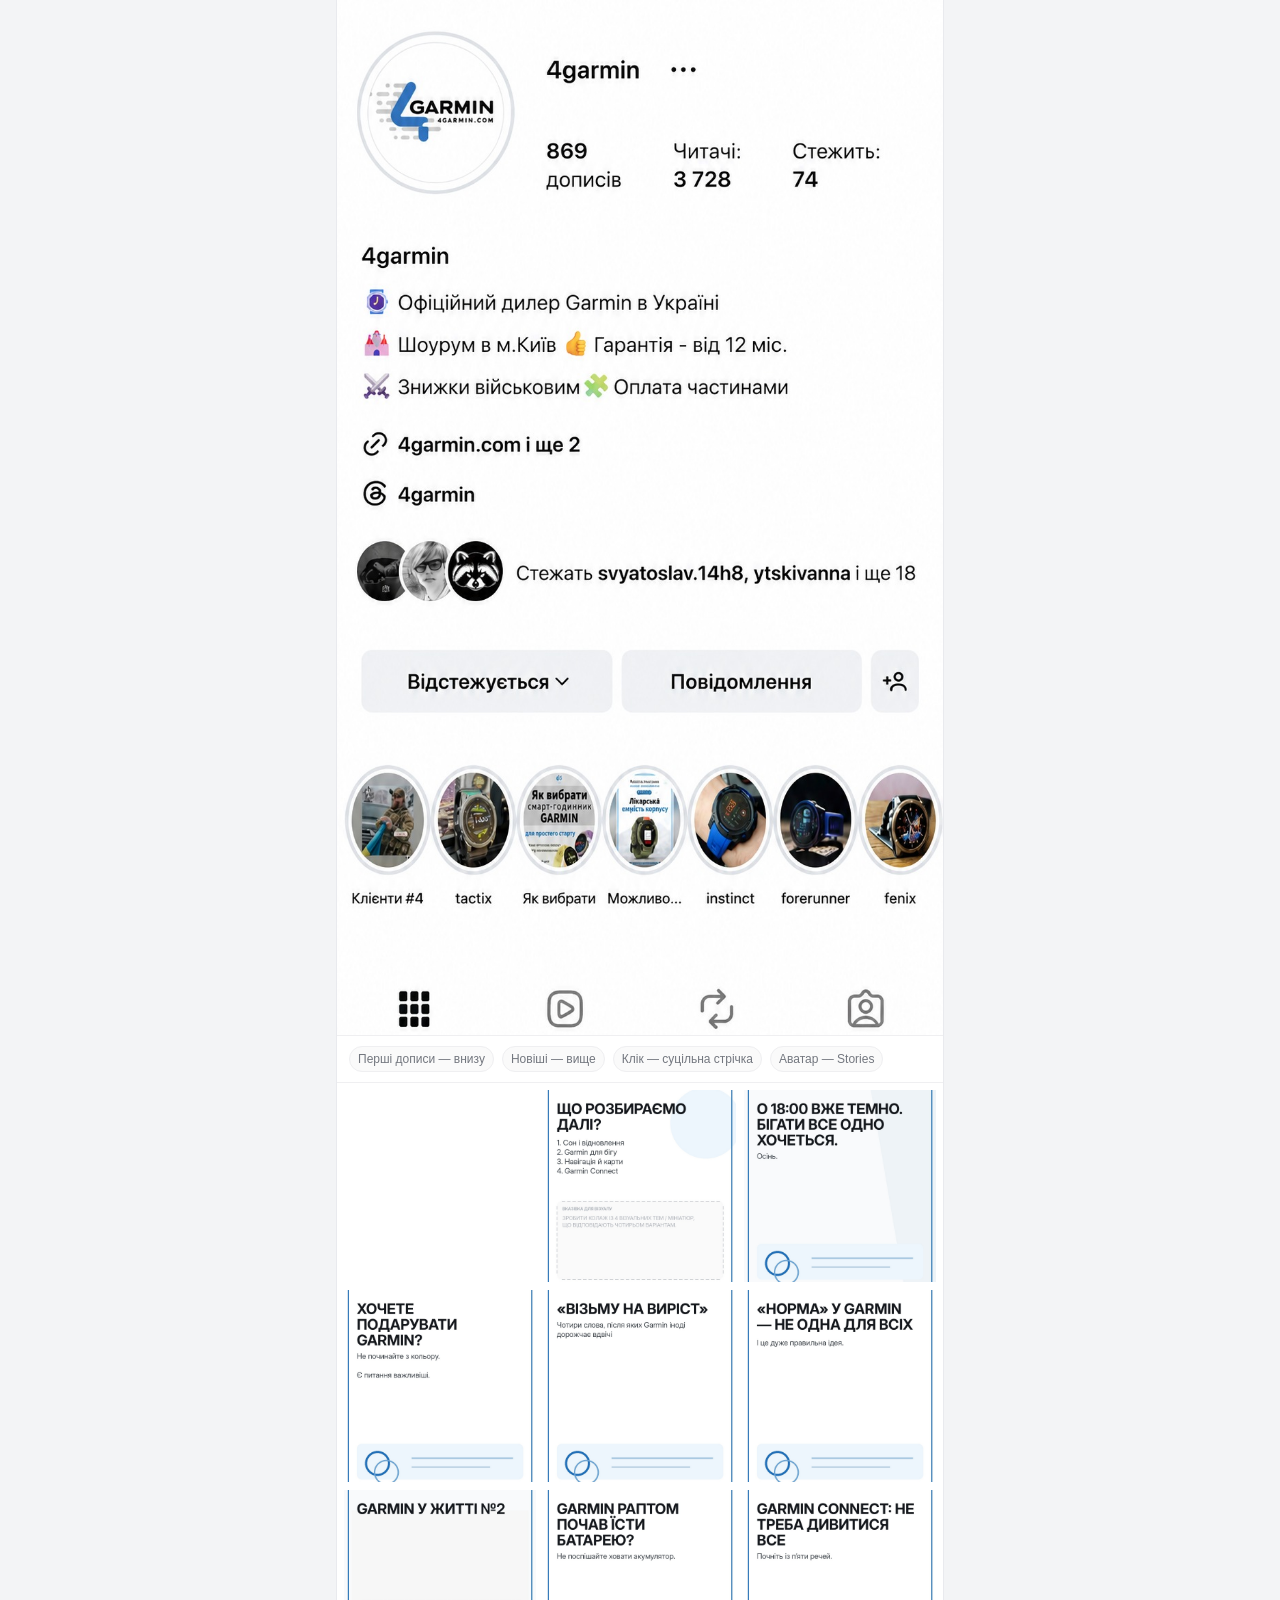
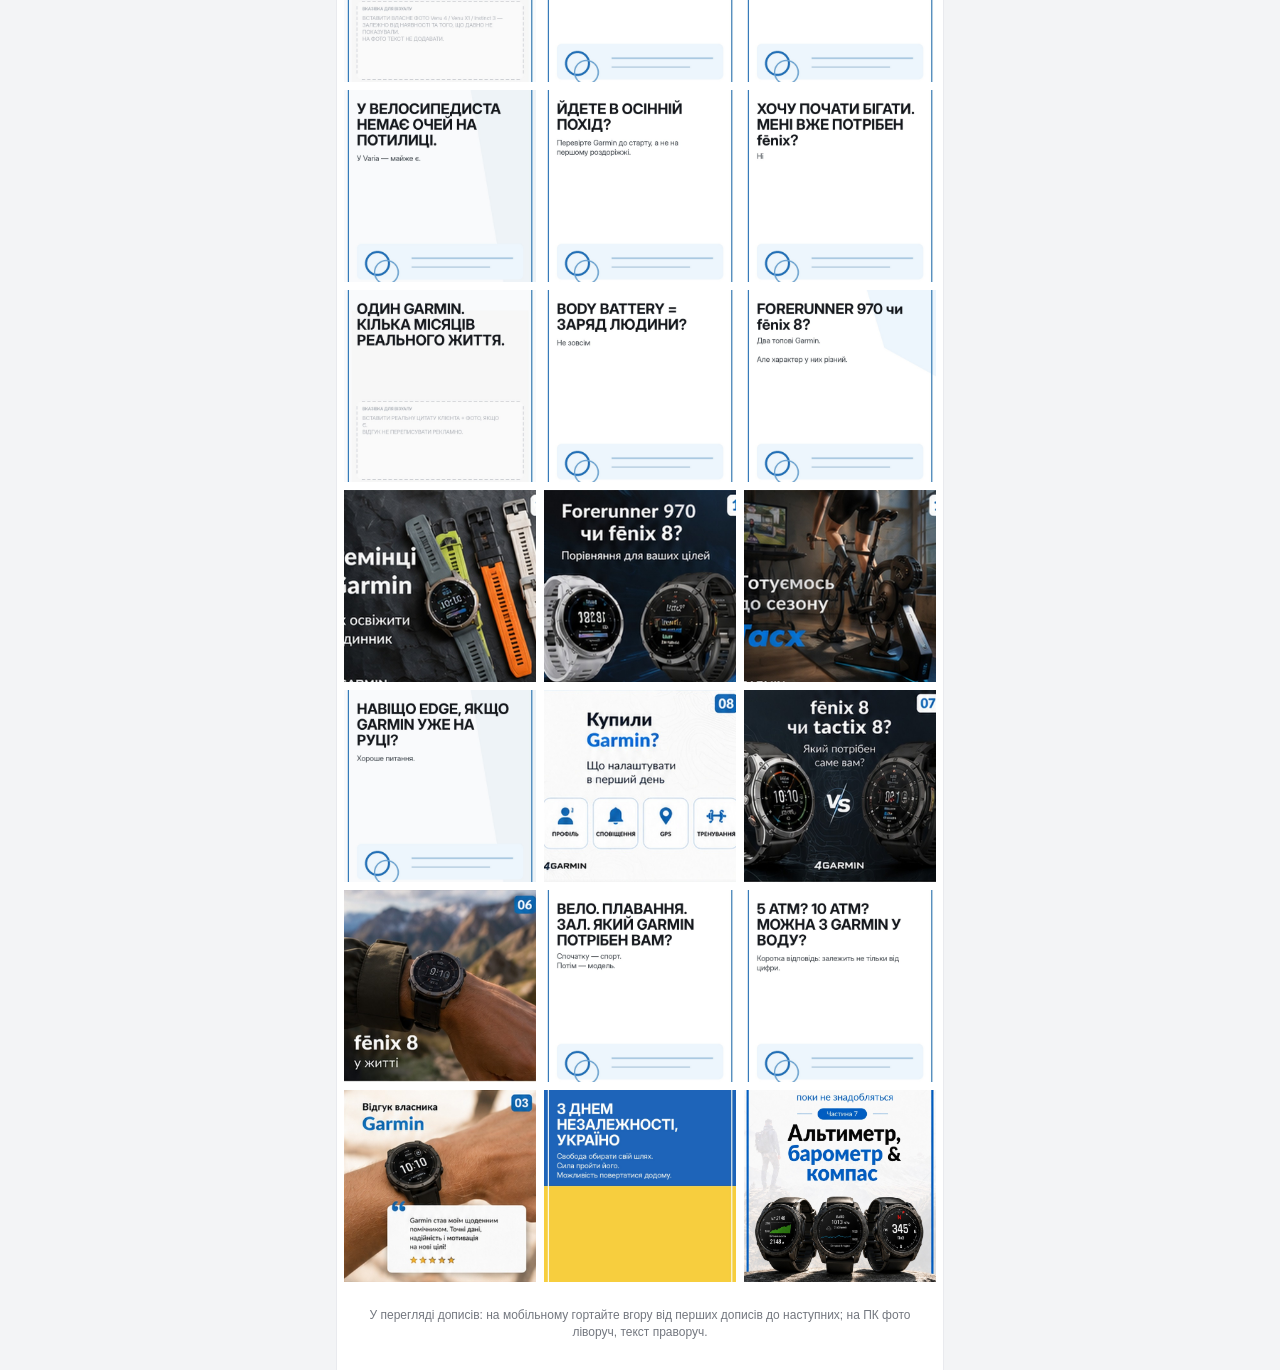
==== index.html @ 06e45dd7 "numbers posts" ====
<!doctype html>
<html lang="uk">
<head>
  <meta charset="utf-8">
  <meta name="viewport" content="width=device-width, initial-scale=1">
  <meta name="color-scheme" content="light only">
  <title>4Garmin — інтерактивний контент-план Instagram</title>
  <link rel="stylesheet" href="styles.css">
</head>
<body>
  <main class="app">
    <div class="profile-head-wrap">
      <img class="profile-header" src="assets/profile-header.jpg" alt="Верх профілю Instagram 4garmin">
      <button id="storyAvatarHotspot" class="story-avatar-hotspot" type="button" aria-label="Відкрити заплановані Stories"><span class="story-ring-pulse"></span></button>
      <div class="story-hint">Stories</div>
    </div>
    <div class="grid-note">
      <span>Перші дописи — внизу</span><span>Новіші — вище</span><span>Клік — суцільна стрічка</span><span>Аватар — Stories</span>
    </div>
    <section id="feed" class="feed" aria-label="Стрічка запланованих дописів"></section>
    <p class="footer-note">У перегляді дописів: на мобільному гортайте вгору від перших дописів до наступних; на ПК фото ліворуч, текст праворуч.</p>
  </main>

  <div id="continuousOverlay" class="continuous-overlay" role="dialog" aria-modal="true" aria-label="Послідовний перегляд дописів">
    <div class="continuous-shell">
      <header class="continuous-toolbar">
        <button id="closeContinuous" type="button" class="continuous-back" aria-label="Закрити">←</button>
        <div>
          <strong>Дописи</strong>
          <span id="continuousStatus">суцільна стрічка</span>
        </div>
        <button id="jumpFirst" type="button" class="jump-btn">До першого ↓</button>
      </header>
      <section id="continuousFeed" class="continuous-feed" aria-label="Усі дописи від останнього вгорі до першого внизу"></section>
    </div>
  </div>

  <div id="storiesOverlay" class="stories-overlay" role="dialog" aria-modal="true" aria-label="Заплановані Stories 4garmin">
    <div class="stories-stage">
      <div class="stories-progress" id="storiesProgress"></div>
      <div class="stories-topbar"><div class="stories-user"><img src="assets/avatar.png" alt="4garmin"><div><strong>4garmin</strong><span id="storyDate"></span></div></div><button id="closeStories" class="stories-close" type="button" aria-label="Закрити Stories">×</button></div>
      <article id="storyCard" class="story-card"><div class="story-content"><div id="storyEyebrow" class="story-eyebrow"></div><h2 id="storyTitle" class="story-title"></h2><p id="storyBody" class="story-body"></p><div id="storyWidget" class="story-widget"></div><p id="storyFooter" class="story-footer"></p></div></article>
      <button id="storyPrev" class="story-tap story-tap-left" aria-label="Попередня Story"></button><button id="storyNext" class="story-tap story-tap-right" aria-label="Наступна Story"></button>
      <div class="stories-bottom"><div id="storyIndex" class="story-index"></div><button id="openRelatedPost" class="story-related" type="button">Відкрити пов’язаний допис</button></div>
    </div>
  </div>
  <script src="app.js"></script>
</body>
</html>
---- styles.css ----
:root{--bg:#f3f4f6;--text:#111111;--muted:#73777f;--line:#dbdde2;--line2:#efeff1;--white:#ffffff;--blue:#4d5df5;--overlay:rgba(0,0,0,.64)}
*{box-sizing:border-box}html{scroll-behavior:smooth}body{margin:0;background:var(--bg);color:var(--text);font-family:-apple-system,BlinkMacSystemFont,"Segoe UI",Roboto,Arial,sans-serif}
.app{width:min(100%,608px);margin:0 auto;min-height:100vh;background:#fff;border-left:1px solid #e9eaee;border-right:1px solid #e9eaee}
.profile-head-wrap{position:relative}.profile-header{display:block;width:100%;height:auto;background:#fff}
.grid-note{display:flex;gap:8px;flex-wrap:wrap;padding:10px 12px;border-top:1px solid var(--line2);border-bottom:1px solid var(--line2);font-size:12px;color:var(--muted)}.grid-note span{padding:5px 8px;border:1px solid var(--line2);border-radius:999px;background:#fafafa}
.feed{display:grid;grid-template-columns:repeat(3,1fr);gap:6px;padding:6px;background:#fff}.tile{position:relative;border:1px solid #fff;padding:0;aspect-ratio:1/1;background:#f2f2f2;cursor:pointer;overflow:hidden;box-shadow:0 0 0 2px #fff}.tile img{display:block;width:100%;height:100%;object-fit:cover;transition:transform .18s ease,filter .18s ease}.tile:hover img{transform:scale(1.02);filter:brightness(.96)}.tile:focus-visible{outline:3px solid var(--blue);outline-offset:-3px;z-index:2}
.footer-note{padding:18px 14px 28px;margin:0;color:var(--muted);font-size:12px;line-height:1.45;text-align:center}
.overlay{position:fixed;inset:0;display:none;align-items:center;justify-content:center;padding:18px;background:var(--overlay);z-index:100}.overlay.open{display:flex}
.mobile-post-shell{width:min(430px,100%);max-height:96vh}.mobile-post-view{background:#fff;border-radius:18px;overflow:auto;max-height:96vh;box-shadow:0 20px 70px rgba(0,0,0,.35)}
.mobile-topbar{display:flex;align-items:center;gap:10px;padding:18px 18px 12px;background:#fff;position:sticky;top:0;z-index:3}.mobile-topbar-title{font-size:24px;font-weight:700;letter-spacing:-.03em}.mobile-topbar-spacer{flex:1}.mobile-back{border:0;background:transparent;font-size:32px;line-height:1;cursor:pointer;padding:0 6px;color:#111}
.mobile-author-row{display:flex;justify-content:space-between;align-items:center;padding:10px 16px 12px}.mobile-author-left{display:flex;align-items:center;gap:12px}.mobile-avatar{width:44px;height:44px;border-radius:50%;background:#fff;border:1px solid #ddd;object-fit:cover}.mobile-username{font-size:18px;font-weight:700}.mobile-subline{font-size:22px;line-height:1;color:#111;display:flex;align-items:center;gap:6px}.dot-sep{font-size:20px;margin-left:2px}.mobile-menu-btn{border:0;background:transparent;font-size:28px;cursor:pointer;color:#111}
.mobile-media{display:block;width:100%;height:auto;aspect-ratio:4/5;object-fit:cover;background:#f6f6f6}
.mobile-admin-row{display:flex;gap:16px;padding:14px 16px 8px;align-items:center}.ghost-btn,.promote-btn{border:0;background:#fff;padding:0;font-size:17px;cursor:pointer}.promote-btn{margin-left:auto;background:#5363f2;color:#fff;padding:14px 28px;border-radius:14px;font-size:17px;font-weight:500}.carousel-dots{display:flex;justify-content:center;align-items:center;gap:5px;padding:8px 0 12px;min-height:18px}.carousel-dot{width:8px;height:8px;border-radius:50%;background:#d4d4d8}.carousel-dot.active{background:#5162f2}
.mobile-actions-row{display:flex;justify-content:space-between;align-items:center;padding:0 16px 8px}.mobile-actions-left{display:flex;gap:16px;align-items:center}.act{display:flex;align-items:center;gap:4px;font-size:17px;color:#111}.act .icon,.bookmark-wrap .icon{font-size:23px;line-height:1}.bookmark-wrap{font-size:23px;color:#111}
.mobile-caption-section{padding:0 16px 18px}.mobile-caption-text{font-size:17px;line-height:1.44;color:#202124;white-space:pre-line}.mobile-caption-text strong{font-size:19px;font-weight:700;color:#111}.mobile-hashtags{margin-top:14px;font-size:16px;line-height:1.45;color:#3556d2;white-space:pre-line}.mobile-time{margin-top:12px;font-size:15px;color:#7d7d85}
.mobile-notes{border-top:1px solid var(--line2);border-bottom:1px solid var(--line2)}.mobile-notes summary{list-style:none;cursor:pointer;padding:14px 16px;font-size:14px;font-weight:600}.mobile-notes summary::-webkit-details-marker{display:none}.mobile-notes[open] summary{border-bottom:1px solid var(--line2)}.notes-inner{padding:16px}.note-section+.note-section{margin-top:16px}.note-section h3{margin:0 0 8px;font-size:12px;text-transform:uppercase;letter-spacing:.06em;color:var(--muted)}.note-section p,.note-section li{font-size:14px;line-height:1.55}.note-section p{margin:0;white-space:pre-line}.note-section ol,.note-section ul{margin:0;padding-left:22px}.note-section li+li{margin-top:6px}
.mobile-post-nav{display:flex;justify-content:space-between;gap:10px;padding:16px}.mobile-post-nav button{border:1px solid var(--line);background:#fff;border-radius:999px;padding:10px 14px;font-weight:600;cursor:pointer}
.sr-only{position:absolute!important;width:1px;height:1px;padding:0;margin:-1px;overflow:hidden;clip:rect(0,0,0,0);white-space:nowrap;border:0}
@media(max-width:560px){.overlay{padding:0;background:#fff}.mobile-post-shell{width:100%;max-height:100vh}.mobile-post-view{max-height:100vh;border-radius:0;box-shadow:none}.mobile-topbar{padding-top:12px}.mobile-topbar-title{font-size:22px}.mobile-avatar{width:40px;height:40px}.mobile-username{font-size:17px}.mobile-caption-text{font-size:16px}.mobile-caption-text strong{font-size:18px}.ghost-btn,.promote-btn{font-size:16px}.promote-btn{padding:12px 22px;border-radius:13px}}
.story-avatar-hotspot{position:absolute;left:2.7%;top:2.2%;width:26%;aspect-ratio:1/1;border:0;border-radius:50%;background:transparent;cursor:pointer;z-index:4}.story-avatar-hotspot:focus-visible{outline:3px solid #1877f2;outline-offset:3px}.story-ring-pulse{position:absolute;inset:3%;border-radius:50%;border:3px solid rgba(24,119,242,.0);transition:border-color .18s ease,box-shadow .18s ease}.story-avatar-hotspot:hover .story-ring-pulse{border-color:#1877f2;box-shadow:0 0 0 4px rgba(24,119,242,.12)}.story-hint{position:absolute;left:19%;top:14.5%;transform:translateX(-50%);font-size:10px;font-weight:700;color:#fff;background:rgba(24,119,242,.9);padding:4px 7px;border-radius:999px;opacity:0;pointer-events:none;transition:opacity .18s ease}.profile-head-wrap:hover .story-hint{opacity:1}
.stories-overlay{position:fixed;inset:0;z-index:300;display:none;align-items:center;justify-content:center;background:rgba(0,0,0,.92);padding:14px}.stories-overlay.open{display:flex}.stories-stage{position:relative;width:min(430px,100%);aspect-ratio:9/16;max-height:94vh;border-radius:16px;overflow:hidden;background:#111;color:#fff;box-shadow:0 24px 90px rgba(0,0,0,.45)}.stories-progress{position:absolute;z-index:20;left:10px;right:10px;top:10px;display:flex;gap:4px;height:3px}.story-progress-segment{flex:1;border-radius:999px;background:rgba(255,255,255,.28);overflow:hidden}.story-progress-segment::after{content:"";display:block;width:0;height:100%;background:#fff}.story-progress-segment.done::after{width:100%}.story-progress-segment.active::after{width:55%}
.stories-topbar{position:absolute;z-index:20;left:14px;right:10px;top:24px;display:flex;align-items:center;justify-content:space-between;gap:10px}.stories-user{display:flex;align-items:center;gap:9px;text-shadow:0 1px 4px rgba(0,0,0,.45)}.stories-user img{width:32px;height:32px;border-radius:50%;background:#fff;border:1px solid rgba(255,255,255,.7)}.stories-user div{display:grid;gap:1px}.stories-user strong{font-size:13px}.stories-user span{font-size:11px;opacity:.78}.stories-close{width:34px;height:34px;border:0;border-radius:50%;background:rgba(0,0,0,.22);color:#fff;font-size:26px;cursor:pointer}
.story-card{position:absolute;inset:0;display:flex;align-items:center;justify-content:center;padding:78px 34px 82px;overflow:hidden;transition:background .2s ease}.story-card::before{content:"";position:absolute;inset:0;pointer-events:none;background:radial-gradient(circle at 75% 18%,rgba(255,255,255,.12),transparent 34%)}.story-content{position:relative;z-index:5;width:100%;text-align:left}.story-eyebrow{display:inline-block;margin-bottom:14px;padding:6px 9px;border:1px solid rgba(255,255,255,.34);border-radius:999px;font-size:10px;font-weight:800;letter-spacing:.08em;text-transform:uppercase;backdrop-filter:blur(7px)}.story-title{margin:0 0 14px;font-size:clamp(28px,7vw,43px);line-height:.98;letter-spacing:-.035em;font-weight:800}.story-body{margin:0;max-width:92%;font-size:15px;line-height:1.48;color:rgba(255,255,255,.9)}.story-footer{margin:18px 0 0;font-size:12px;line-height:1.45;color:rgba(255,255,255,.72)}.story-widget{margin-top:24px;display:grid;gap:10px}.story-option{width:100%;border:0;border-radius:13px;padding:14px 15px;text-align:left;font:inherit;font-size:14px;font-weight:700;color:#111;background:#fff;cursor:pointer;box-shadow:0 4px 18px rgba(0,0,0,.12)}.story-option.selected{outline:3px solid rgba(255,255,255,.55);background:#e9f3ff}.story-option.correct{background:#dff7e6}.story-option.wrong{background:#ffe4e4}.story-question-box{border-radius:15px;background:#fff;color:#111;padding:14px}.story-question-box span{display:block;font-size:11px;color:#777;margin-bottom:8px}.story-question-box div{font-size:14px;color:#bbb;padding:10px;border:1px solid #ececec;border-radius:10px}.story-share-button{border:0;border-radius:999px;padding:13px 18px;background:#fff;color:#111;font-size:14px;font-weight:800;cursor:pointer}.story-quote{font-size:19px;line-height:1.38;font-weight:650;padding:18px;border-radius:16px;background:rgba(255,255,255,.14);border:1px solid rgba(255,255,255,.25);backdrop-filter:blur(10px)}
.story-card.bg-light{background:linear-gradient(145deg,#eff6ff,#ffffff 52%,#dbeeff);color:#111}.story-card.bg-light .story-body,.story-card.bg-light .story-footer{color:#424b57}.story-card.bg-light .story-eyebrow{border-color:rgba(20,90,160,.2);color:#145fa0;background:rgba(255,255,255,.6)}.story-card.bg-light .story-option{background:#1779d4;color:#fff}.story-card.bg-light .story-question-box{box-shadow:0 10px 30px rgba(20,80,140,.12)}.story-card.bg-photo{background:linear-gradient(165deg,#0d2d44,#224f68 42%,#0b1721)}.story-card.bg-topo{background:linear-gradient(155deg,rgba(9,49,82,.97),rgba(29,103,164,.88)),repeating-radial-gradient(ellipse at 60% 55%,transparent 0 14px,rgba(255,255,255,.08) 15px 16px)}.story-card.bg-water{background:linear-gradient(155deg,#0e87c7,#0c579a 56%,#082e58)}.story-card.bg-water::after{content:"";position:absolute;width:260px;height:260px;right:-80px;bottom:90px;border:2px solid rgba(255,255,255,.18);border-radius:50%;box-shadow:0 0 0 28px rgba(255,255,255,.04),0 0 0 58px rgba(255,255,255,.035)}.story-card.bg-dark{background:linear-gradient(150deg,#0b0f14,#182533 48%,#080a0d)}.story-card.bg-bike{background:linear-gradient(150deg,#1a211e,#395544 50%,#111816)}.story-card.bg-sport{background:linear-gradient(150deg,#0f4770,#1684bd 48%,#123853)}.story-card.bg-review{background:linear-gradient(150deg,#5d5147,#9c7e64 48%,#332b26)}.story-card.bg-cover{background:linear-gradient(150deg,#0b1f31,#196ca7 54%,#e7f4ff)}.story-card.bg-ua{background:linear-gradient(180deg,#0756b3 0 50%,#f1c93b 50% 100%);color:#fff}.story-card.bg-ua::before{background:linear-gradient(180deg,rgba(0,0,0,.08),rgba(0,0,0,.12))}.story-card.bg-ua .story-eyebrow{background:rgba(255,255,255,.14)}.story-card.bg-ua .story-body,.story-card.bg-ua .story-footer{text-shadow:0 1px 4px rgba(0,0,0,.24)}.story-card.bg-ua .story-title{text-shadow:0 2px 7px rgba(0,0,0,.25)}
.story-tap{position:absolute;z-index:12;top:78px;bottom:64px;width:28%;border:0;background:transparent;cursor:pointer}.story-tap-left{left:0}.story-tap-right{right:0}.stories-bottom{position:absolute;z-index:22;left:14px;right:14px;bottom:14px;display:flex;align-items:center;justify-content:space-between;gap:10px}.story-index{font-size:11px;color:rgba(255,255,255,.72);text-shadow:0 1px 3px #000}.story-related{border:1px solid rgba(255,255,255,.34);background:rgba(0,0,0,.24);color:#fff;border-radius:999px;padding:8px 11px;font-size:11px;font-weight:700;cursor:pointer;backdrop-filter:blur(8px)}
@media(max-width:560px){.stories-overlay{padding:0}.stories-stage{width:100%;height:100%;max-height:none;aspect-ratio:auto;border-radius:0}.story-card{padding-left:26px;padding-right:26px}}

/* Actual carousel slides for prepared posts */
.mobile-media-wrap{position:relative;overflow:hidden}
.slide-nav{position:absolute;top:50%;transform:translateY(-50%);z-index:4;width:38px;height:52px;border:0;border-radius:999px;background:rgba(0,0,0,.28);color:#fff;font-size:36px;line-height:1;display:grid;place-items:center;cursor:pointer;backdrop-filter:blur(5px);opacity:.82}
.slide-nav:hover{background:rgba(0,0,0,.42);opacity:1}
.slide-nav-prev{left:8px}.slide-nav-next{right:8px}
.carousel-dot{border:0;padding:0;cursor:pointer}
@media(max-width:560px){.slide-nav{width:34px;height:48px;font-size:32px}.slide-nav-prev{left:6px}.slide-nav-next{right:6px}}

.tile-placeholder{aspect-ratio:1/1;background:#fff;border:1px solid #fff;box-shadow:0 0 0 2px #fff;}


/* ===== Continuous posts viewer v5 ===== */
.continuous-overlay{position:fixed;inset:0;z-index:180;display:none;background:#eef0f3;overflow:hidden}.continuous-overlay.open{display:block}
.continuous-shell{height:100%;display:flex;flex-direction:column;max-width:1380px;margin:0 auto;background:#fff;box-shadow:0 0 40px rgba(0,0,0,.12)}
.continuous-toolbar{flex:0 0 auto;height:64px;display:flex;align-items:center;gap:14px;padding:0 18px;border-bottom:1px solid #e7e9ed;background:rgba(255,255,255,.97);z-index:10}
.continuous-toolbar>div{display:grid;gap:1px;min-width:0}.continuous-toolbar strong{font-size:19px}.continuous-toolbar span{font-size:12px;color:#747982}
.continuous-back{width:42px;height:42px;border:0;border-radius:50%;background:#f3f4f6;font-size:26px;cursor:pointer}.jump-btn{margin-left:auto;border:1px solid #d9dde3;background:#fff;border-radius:999px;padding:9px 13px;font-weight:700;cursor:pointer}
.continuous-feed{flex:1;min-height:0;overflow-y:auto;overscroll-behavior:contain;scroll-behavior:smooth;background:#f5f6f7;padding:24px}
.continuous-post{max-width:1120px;margin:0 auto 28px;background:#fff;border:1px solid #e1e4e8;border-radius:14px;overflow:hidden;box-shadow:0 4px 18px rgba(20,26,32,.05);scroll-margin-top:18px}
.continuous-post-grid{display:grid;grid-template-columns:minmax(0,1.12fr) minmax(340px,.88fr);min-height:620px}
.continuous-media-col{min-width:0;background:#0c0d0f;display:flex;flex-direction:column;justify-content:center;position:relative}
.continuous-media-wrap{position:relative;overflow:hidden;display:grid;place-items:center;min-height:590px;background:#0c0d0f}
.continuous-media{width:100%;height:100%;max-height:720px;object-fit:contain;display:block;background:#0c0d0f}
.continuous-slide-prev,.continuous-slide-next{position:absolute;top:50%;transform:translateY(-50%);z-index:4;width:42px;height:54px;border:0;border-radius:999px;background:rgba(0,0,0,.34);color:#fff;font-size:34px;cursor:pointer}.continuous-slide-prev{left:10px}.continuous-slide-next{right:10px}.continuous-slide-prev[hidden],.continuous-slide-next[hidden]{display:none}
.continuous-dots{display:flex;justify-content:center;gap:5px;min-height:22px;padding:9px;background:#fff}.continuous-dot{width:8px;height:8px;border-radius:50%;border:0;padding:0;background:#d5d7dc;cursor:pointer}.continuous-dot.active{background:#4f61f2}
.continuous-text-col{min-width:0;display:flex;flex-direction:column;background:#fff}
.continuous-author{display:flex;align-items:center;gap:10px;padding:15px 18px;border-bottom:1px solid #eceef1}.continuous-author img{width:40px;height:40px;border-radius:50%;object-fit:cover;border:1px solid #ddd}.continuous-author-meta{display:grid;gap:2px}.continuous-author-meta strong{font-size:15px}.continuous-author-meta span{font-size:12px;color:#7a7e86}
.continuous-caption{padding:18px;font-size:15px;line-height:1.55;white-space:pre-line;color:#202327;overflow:auto;flex:1}.continuous-caption strong{font-size:16px}.continuous-caption .caption-body{white-space:pre-line}.continuous-hashtags{margin-top:14px;color:#3556d2}.continuous-date{margin-top:12px;color:#8a8e95;font-size:12px}.continuous-actions{display:flex;align-items:center;gap:16px;padding:12px 18px;border-top:1px solid #eceef1;font-size:22px}.continuous-actions .save{margin-left:auto}.continuous-notes{border-top:1px solid #eceef1}.continuous-notes summary{cursor:pointer;padding:12px 18px;font-size:13px;font-weight:700}.continuous-notes-inner{padding:0 18px 18px;font-size:13px;line-height:1.5}.continuous-notes-inner h4{margin:14px 0 6px;font-size:11px;text-transform:uppercase;color:#777;letter-spacing:.05em}.continuous-notes-inner ul,.continuous-notes-inner ol{margin:0;padding-left:20px}

/* Mobile: one continuous vertical strip. DOM order is latest -> oldest, so #01 is physically at bottom. */
@media(max-width:760px){
  .continuous-overlay{background:#fff}.continuous-shell{max-width:none;box-shadow:none}.continuous-toolbar{height:56px;padding:0 12px;position:sticky;top:0}.continuous-toolbar strong{font-size:18px}.jump-btn{padding:8px 10px;font-size:12px}
  .continuous-feed{padding:0;background:#fff;scroll-snap-type:y proximity}
  .continuous-post{margin:0;border:0;border-radius:0;box-shadow:none;border-bottom:10px solid #f1f2f4;scroll-snap-align:start}
  .continuous-post-grid{display:block;min-height:0}
  .continuous-media-col{background:#fff}.continuous-media-wrap{min-height:0;background:#fff;touch-action:pan-y}
  .continuous-media{width:100%;height:auto;max-height:none;aspect-ratio:4/5;object-fit:cover;background:#f6f6f6}
  .continuous-slide-prev,.continuous-slide-next{width:34px;height:48px;font-size:30px}
  .continuous-text-col{display:block}.continuous-author{padding:12px 14px}.continuous-author img{width:38px;height:38px}.continuous-caption{padding:14px;font-size:16px;overflow:visible}.continuous-actions{padding:10px 14px}.continuous-notes{display:none}.continuous-dots{padding:7px 0 4px}
}
@media(min-width:761px){.continuous-feed{scrollbar-gutter:stable}.continuous-post:first-child{margin-top:0}}
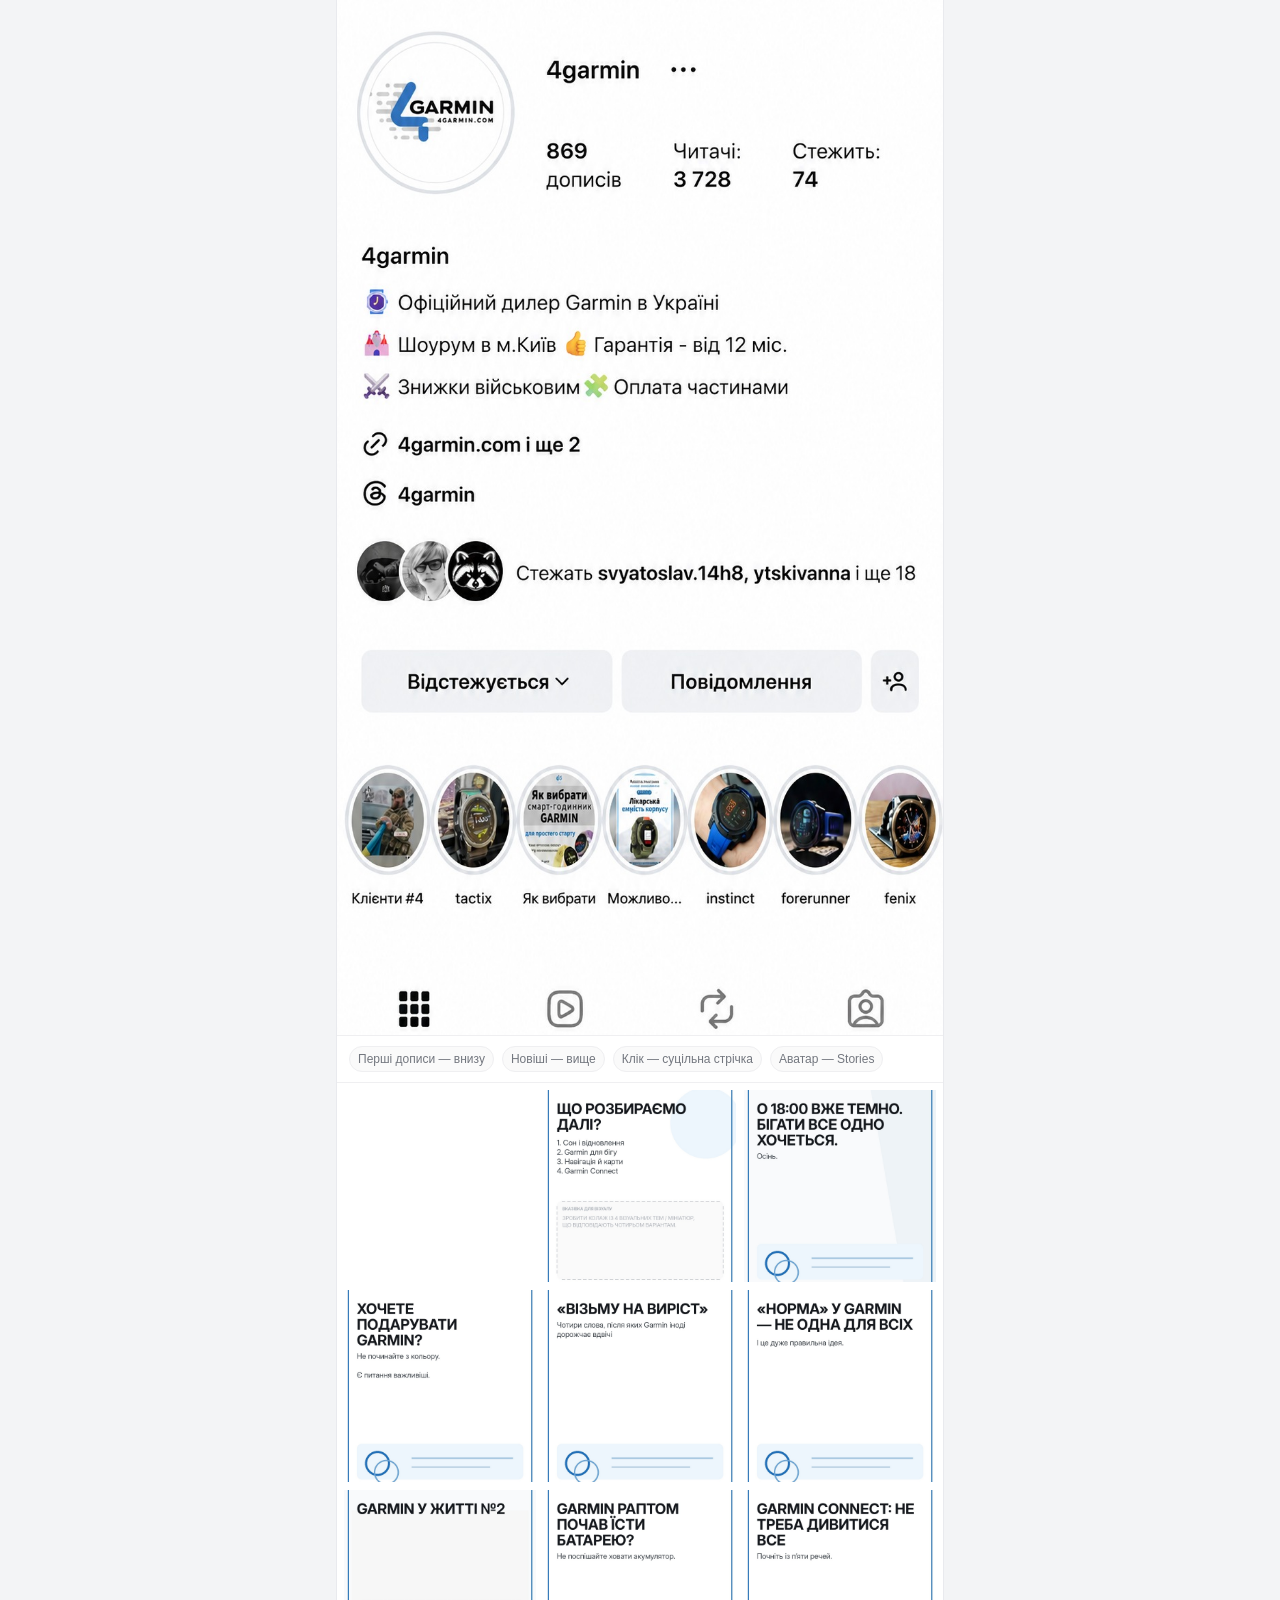
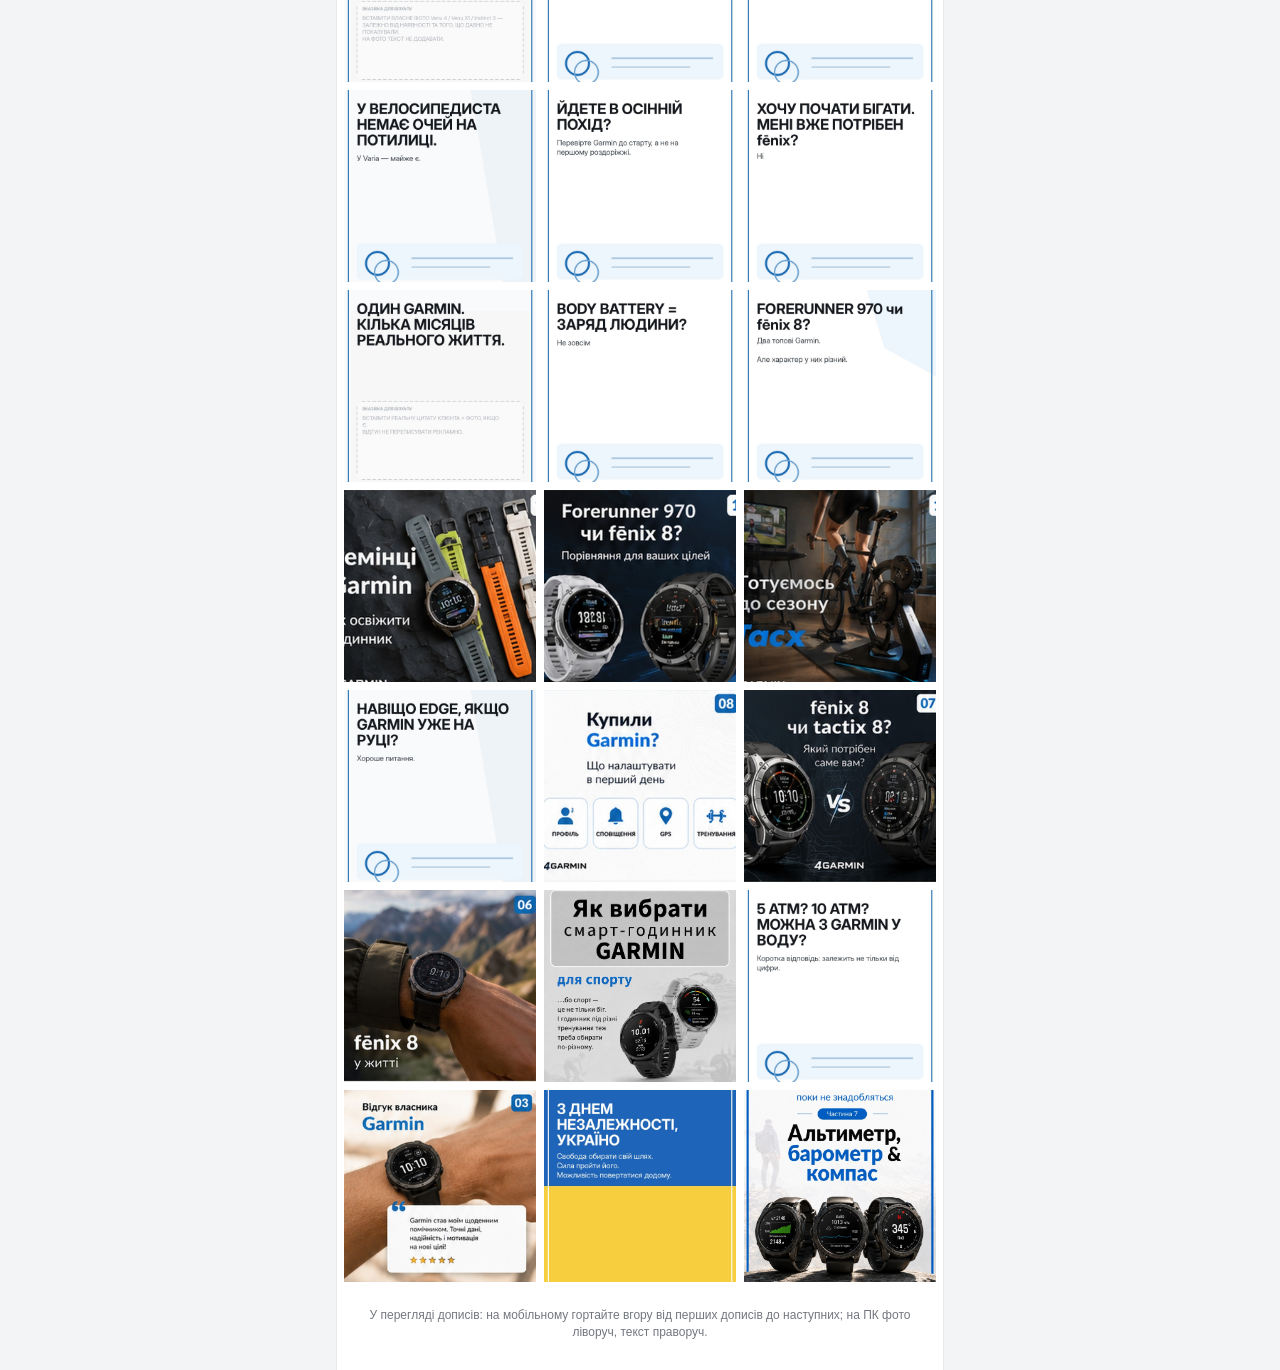
==== commit 276e702b: "Add files via upload" ====
--- a/index.html
+++ b/index.html
@@ -5,7 +5,7 @@
   <meta name="viewport" content="width=device-width, initial-scale=1">
   <meta name="color-scheme" content="light only">
   <title>4Garmin — інтерактивний контент-план Instagram</title>
-  <link rel="stylesheet" href="styles.css">
+  <link rel="stylesheet" href="styles.css?v=8fix1">
 </head>
 <body>
   <main class="app">
@@ -44,6 +44,7 @@
       <div class="stories-bottom"><div id="storyIndex" class="story-index"></div><button id="openRelatedPost" class="story-related" type="button">Відкрити пов’язаний допис</button></div>
     </div>
   </div>
-  <script src="app.js"></script>
+  <script src="content.js?v=8fix1"></script>
+  <script src="app.js?v=8fix1"></script>
 </body>
 </html>
--- a/styles.css
+++ b/styles.css
@@ -66,3 +66,62 @@
   .continuous-text-col{display:block}.continuous-author{padding:12px 14px}.continuous-author img{width:38px;height:38px}.continuous-caption{padding:14px;font-size:16px;overflow:visible}.continuous-actions{padding:10px 14px}.continuous-notes{display:none}.continuous-dots{padding:7px 0 4px}
 }
 @media(min-width:761px){.continuous-feed{scrollbar-gutter:stable}.continuous-post:first-child{margin-top:0}}
+
+/* v8 — mobile Instagram-like continuous post view */
+.continuous-author-mobile,.continuous-dots-mobile{display:none}
+.continuous-author{justify-content:space-between}
+.continuous-author-main{display:flex;align-items:center;gap:10px;min-width:0}
+.continuous-author-main img{width:40px;height:40px;border-radius:50%;object-fit:cover;border:1px solid #ddd;background:#fff}
+.continuous-author-main strong{font-size:16px;font-weight:650;letter-spacing:-.01em}
+.continuous-menu{margin-left:auto;width:42px;height:42px;display:grid;place-items:center;border:0;background:transparent;color:#1b1b1d;cursor:pointer;padding:8px}
+.continuous-menu svg{width:28px;height:28px;fill:none;stroke:currentColor;stroke-width:2.1;stroke-linecap:round;stroke-linejoin:round}
+.continuous-admin-row{display:flex;align-items:center;gap:12px;padding:14px 18px;border-bottom:1px solid #eceef1}
+.continuous-stat-btn,.continuous-promote-btn{font:inherit;border:0;cursor:pointer;white-space:nowrap}
+.continuous-stat-btn{background:transparent;color:#16181b;font-size:14px;padding:10px 0}
+.continuous-promote-btn{margin-left:auto;background:#4f63f4;color:#fff;border-radius:10px;padding:11px 18px;font-size:14px;font-weight:650}
+.continuous-actions{gap:16px}
+.continuous-action{display:inline-flex;align-items:center;gap:4px;min-width:28px;color:#15171a}
+.continuous-action svg{width:26px;height:26px;fill:none;stroke:currentColor;stroke-width:2.15;stroke-linecap:round;stroke-linejoin:round}
+.continuous-action b{font-size:14px;font-weight:500;line-height:1}
+.continuous-action.save{margin-left:auto}
+
+@media(max-width:760px){
+  .continuous-toolbar{height:72px;padding:0 20px;border-bottom:0;background:#fff;gap:18px;box-shadow:none}
+  .continuous-toolbar>div{display:block}.continuous-toolbar>div span{display:none}
+  .continuous-toolbar strong{font-size:26px;font-weight:650;letter-spacing:-.035em}
+  .continuous-back{width:42px;height:42px;background:transparent;border-radius:0;font-size:0;padding:7px;position:relative}
+  .continuous-back::before{content:"";display:block;width:22px;height:22px;border-left:2.4px solid #141619;border-bottom:2.4px solid #141619;transform:rotate(45deg);margin-left:7px}
+  .continuous-back::after{content:"";position:absolute;width:31px;height:2.4px;background:#141619;left:8px;top:20px;border-radius:2px}
+  .jump-btn{display:none}
+
+  .continuous-feed{padding:0;background:#fff;scroll-snap-type:none}
+  .continuous-post{margin:0;border:0;border-radius:0;box-shadow:none;border-bottom:8px solid #f1f2f4;scroll-margin-top:0}
+  .continuous-author-mobile{display:flex;height:72px;padding:10px 20px 10px 22px;border:0;background:#fff;align-items:center}
+  .continuous-author-desktop{display:none}
+  .continuous-author-main{gap:12px}.continuous-author-main img{width:42px;height:42px}.continuous-author-main strong{font-size:18px}
+  .continuous-menu{width:42px;height:42px;padding:6px}.continuous-menu svg{width:30px;height:30px}
+
+  .continuous-post-grid{display:block;min-height:0}
+  .continuous-media-col{background:#fff;display:block}
+  .continuous-media-wrap{min-height:0;background:#fff;touch-action:pan-y;overflow:hidden}
+  .continuous-media{display:block;width:100%;height:auto;max-height:none;aspect-ratio:4/5;object-fit:cover;background:#f6f6f6}
+  .continuous-slide-prev,.continuous-slide-next{display:none!important}
+  .continuous-dots-desktop{display:none}
+  .continuous-text-col{display:block;background:#fff}
+
+  .continuous-admin-row{height:82px;padding:13px 28px;border-bottom:1px solid #eee;gap:14px}
+  .continuous-stat-btn{font-size:16px;padding:12px 0;color:#17191c;font-weight:400}
+  .continuous-promote-btn{font-size:16px;border-radius:12px;padding:13px 22px;line-height:1.1}
+  .continuous-dots-mobile{display:flex;height:38px;padding:11px 0 8px;min-height:0;border:0;background:#fff;gap:5px}
+  .continuous-dot{width:7px;height:7px;background:#d9dbe0}.continuous-dot.active{background:#5366f5}
+
+  .continuous-actions{height:58px;padding:5px 22px 7px;border:0;gap:17px;font-size:0}
+  .continuous-action svg{width:29px;height:29px;stroke-width:2.1}.continuous-action b{font-size:16px}
+  .continuous-action.save{margin-left:auto}
+
+  .continuous-caption{padding:0 22px 28px;font-size:16px;line-height:1.43;color:#25272b;overflow:visible}
+  .continuous-caption>strong{font-size:17px;font-weight:650}.continuous-caption .caption-body{white-space:pre-line}
+  .continuous-hashtags{margin-top:16px;font-size:16px;line-height:1.45;color:#3559b8}
+  .continuous-date{margin-top:12px;font-size:14px;color:#777b82}
+  .continuous-notes{display:none}
+}
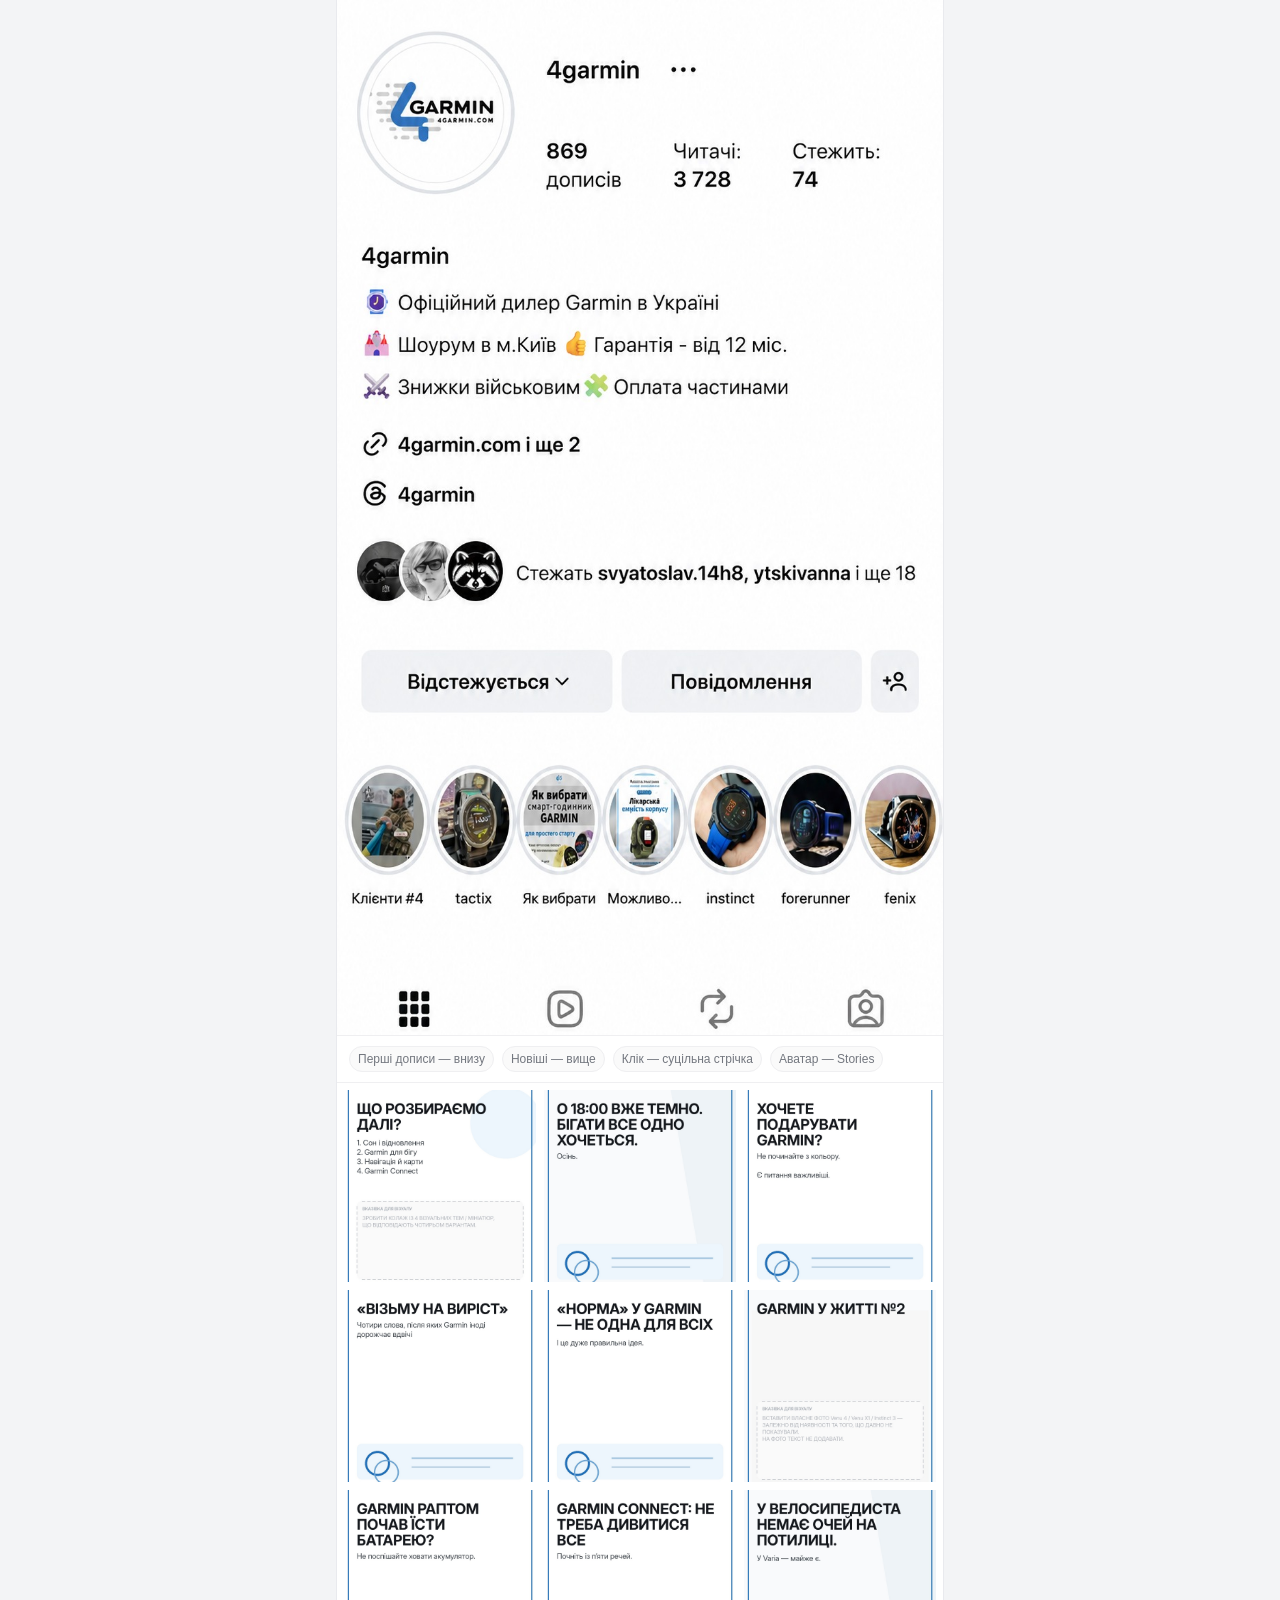
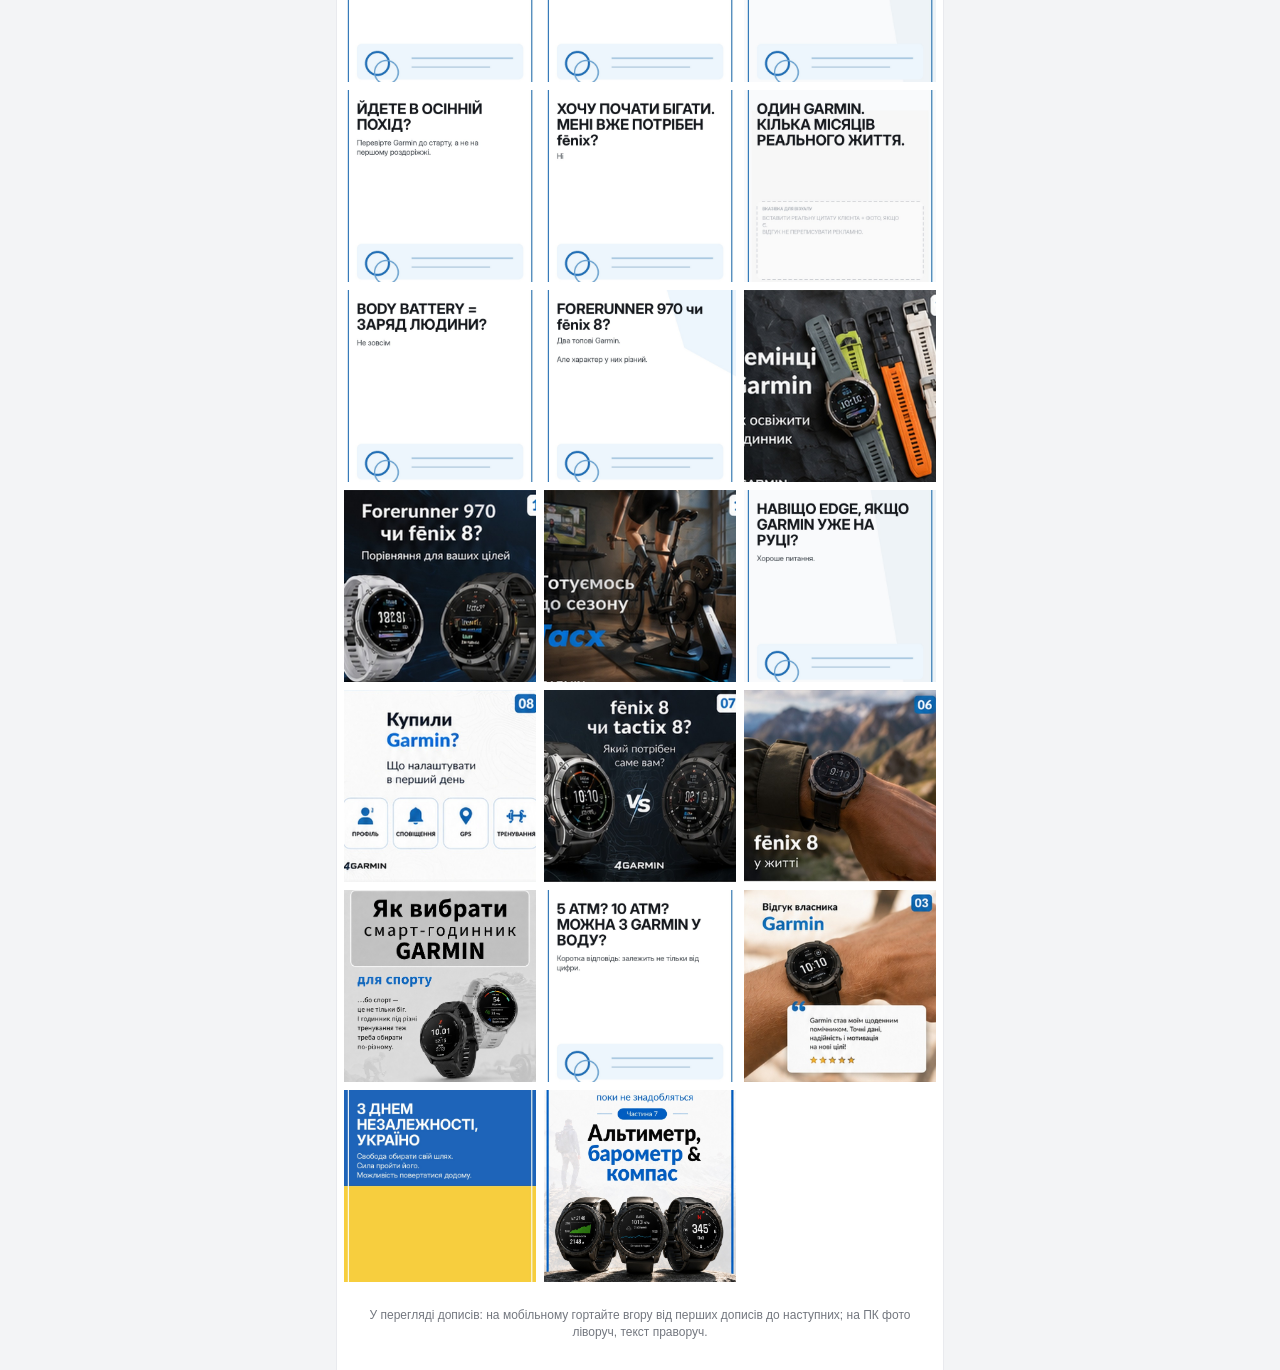
==== commit f89bc3d7: "Add files via upload" ====
--- a/index.html
+++ b/index.html
@@ -5,7 +5,7 @@
   <meta name="viewport" content="width=device-width, initial-scale=1">
   <meta name="color-scheme" content="light only">
   <title>4Garmin — інтерактивний контент-план Instagram</title>
-  <link rel="stylesheet" href="styles.css?v=8fix1">
+  <link rel="stylesheet" href="styles.css?v=10">
 </head>
 <body>
   <main class="app">
@@ -44,7 +44,7 @@
       <div class="stories-bottom"><div id="storyIndex" class="story-index"></div><button id="openRelatedPost" class="story-related" type="button">Відкрити пов’язаний допис</button></div>
     </div>
   </div>
-  <script src="content.js?v=8fix1"></script>
-  <script src="app.js?v=8fix1"></script>
+  <script src="content.js?v=10"></script>
+  <script src="app.js?v=10"></script>
 </body>
 </html>
--- a/styles.css
+++ b/styles.css
@@ -33,7 +33,6 @@
 .carousel-dot{border:0;padding:0;cursor:pointer}
 @media(max-width:560px){.slide-nav{width:34px;height:48px;font-size:32px}.slide-nav-prev{left:6px}.slide-nav-next{right:6px}}
 
-.tile-placeholder{aspect-ratio:1/1;background:#fff;border:1px solid #fff;box-shadow:0 0 0 2px #fff;}
 
 
 /* ===== Continuous posts viewer v5 ===== */
@@ -48,7 +47,7 @@
 .continuous-media-col{min-width:0;background:#0c0d0f;display:flex;flex-direction:column;justify-content:center;position:relative}
 .continuous-media-wrap{position:relative;overflow:hidden;display:grid;place-items:center;min-height:590px;background:#0c0d0f}
 .continuous-media{width:100%;height:100%;max-height:720px;object-fit:contain;display:block;background:#0c0d0f}
-.continuous-slide-prev,.continuous-slide-next{position:absolute;top:50%;transform:translateY(-50%);z-index:4;width:42px;height:54px;border:0;border-radius:999px;background:rgba(0,0,0,.34);color:#fff;font-size:34px;cursor:pointer}.continuous-slide-prev{left:10px}.continuous-slide-next{right:10px}.continuous-slide-prev[hidden],.continuous-slide-next[hidden]{display:none}
+.continuous-slide-prev,.continuous-slide-next{position:absolute;top:50%;transform:translateY(-50%);z-index:4;width:42px;height:54px;border:1px solid rgba(255,255,255,.34);border-radius:999px;background:rgba(20,24,28,.18);color:rgba(255,255,255,.92);font-size:34px;line-height:1;display:grid;place-items:center;cursor:pointer;backdrop-filter:blur(3px);-webkit-backdrop-filter:blur(3px);box-shadow:0 2px 10px rgba(0,0,0,.10);opacity:.72;transition:opacity .15s ease,background .15s ease}.continuous-slide-prev:hover,.continuous-slide-next:hover{opacity:.96;background:rgba(20,24,28,.28)}.continuous-slide-prev{left:10px}.continuous-slide-next{right:10px}.continuous-slide-prev[hidden],.continuous-slide-next[hidden]{display:none!important}
 .continuous-dots{display:flex;justify-content:center;gap:5px;min-height:22px;padding:9px;background:#fff}.continuous-dot{width:8px;height:8px;border-radius:50%;border:0;padding:0;background:#d5d7dc;cursor:pointer}.continuous-dot.active{background:#4f61f2}
 .continuous-text-col{min-width:0;display:flex;flex-direction:column;background:#fff}
 .continuous-author{display:flex;align-items:center;gap:10px;padding:15px 18px;border-bottom:1px solid #eceef1}.continuous-author img{width:40px;height:40px;border-radius:50%;object-fit:cover;border:1px solid #ddd}.continuous-author-meta{display:grid;gap:2px}.continuous-author-meta strong{font-size:15px}.continuous-author-meta span{font-size:12px;color:#7a7e86}
@@ -105,7 +104,9 @@
   .continuous-media-col{background:#fff;display:block}
   .continuous-media-wrap{min-height:0;background:#fff;touch-action:pan-y;overflow:hidden}
   .continuous-media{display:block;width:100%;height:auto;max-height:none;aspect-ratio:4/5;object-fit:cover;background:#f6f6f6}
-  .continuous-slide-prev,.continuous-slide-next{display:none!important}
+  .continuous-slide-prev,.continuous-slide-next{width:38px;height:50px;font-size:30px;background:rgba(20,24,28,.14);border-color:rgba(255,255,255,.42);opacity:.66;touch-action:manipulation}
+  .continuous-slide-prev{left:8px}.continuous-slide-next{right:8px}
+  .continuous-slide-prev[hidden],.continuous-slide-next[hidden]{display:none!important}
   .continuous-dots-desktop{display:none}
   .continuous-text-col{display:block;background:#fff}
 
@@ -125,3 +126,7 @@
   .continuous-date{margin-top:12px;font-size:14px;color:#777b82}
   .continuous-notes{display:none}
 }
+
+/* Grid alignment: no leading empty cell */
+.feed{grid-auto-flow:row;}
+.feed>.tile:first-child{grid-column:1;grid-row:auto;}
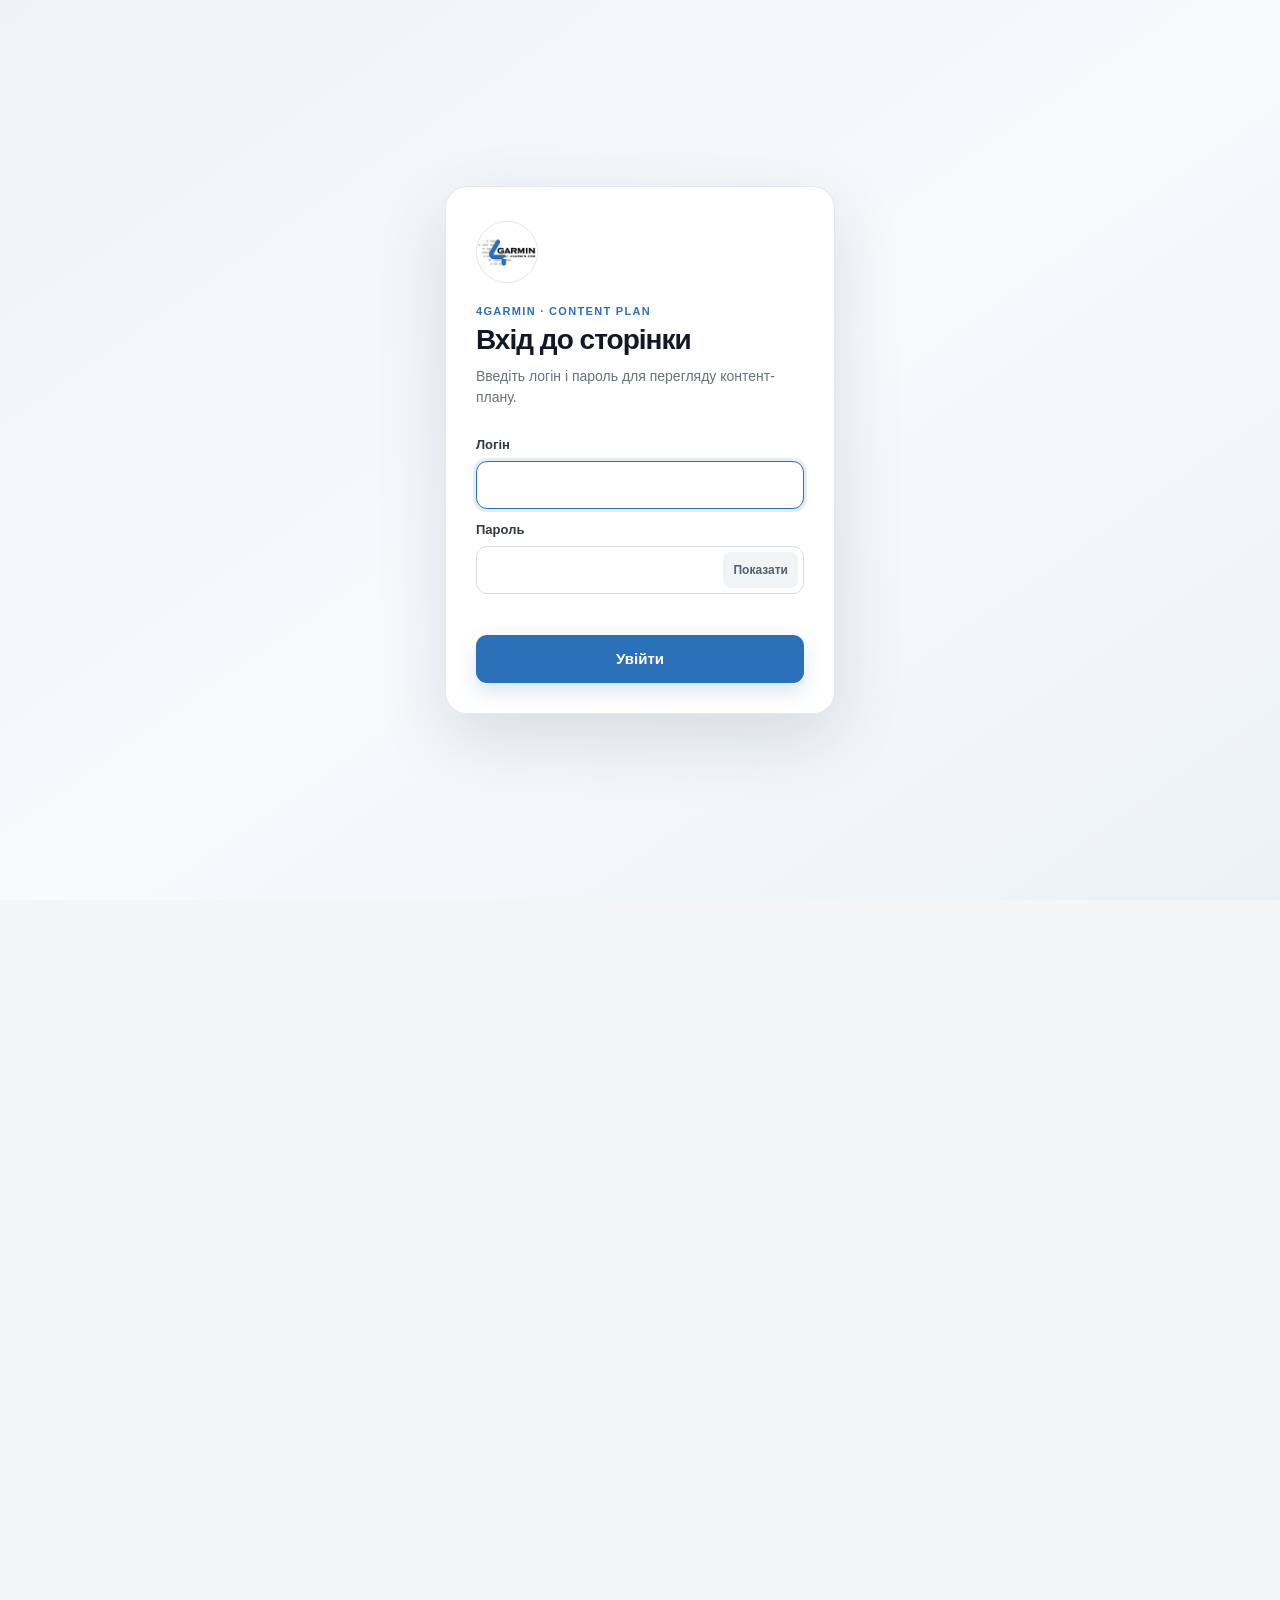
==== commit 574e4c1f: "Add files via upload" ====
--- a/index.html
+++ b/index.html
@@ -5,9 +5,31 @@
   <meta name="viewport" content="width=device-width, initial-scale=1">
   <meta name="color-scheme" content="light only">
   <title>4Garmin — інтерактивний контент-план Instagram</title>
-  <link rel="stylesheet" href="styles.css?v=10">
+  <link rel="stylesheet" href="styles.css?v=11">
 </head>
-<body>
+<body class="auth-locked">
+  <section id="authScreen" class="auth-screen" aria-label="Вхід до сторінки">
+    <div class="auth-card">
+      <img class="auth-logo" src="assets/avatar.png" alt="4Garmin">
+      <div class="auth-kicker">4GARMIN · CONTENT PLAN</div>
+      <h1>Вхід до сторінки</h1>
+      <p class="auth-lead">Введіть логін і пароль для перегляду контент-плану.</p>
+
+      <form id="authForm" class="auth-form" autocomplete="off">
+        <label for="authLogin">Логін</label>
+        <input id="authLogin" name="login" type="text" inputmode="text" autocomplete="username" required>
+
+        <label for="authPassword">Пароль</label>
+        <div class="auth-password-wrap">
+          <input id="authPassword" name="password" type="password" autocomplete="current-password" required>
+          <button id="togglePassword" type="button" class="auth-toggle" aria-label="Показати пароль">Показати</button>
+        </div>
+
+        <p id="authError" class="auth-error" role="alert" aria-live="polite"></p>
+        <button class="auth-submit" type="submit">Увійти</button>
+      </form>
+    </div>
+  </section>
   <main class="app">
     <div class="profile-head-wrap">
       <img class="profile-header" src="assets/profile-header.jpg" alt="Верх профілю Instagram 4garmin">
@@ -44,7 +66,8 @@
       <div class="stories-bottom"><div id="storyIndex" class="story-index"></div><button id="openRelatedPost" class="story-related" type="button">Відкрити пов’язаний допис</button></div>
     </div>
   </div>
-  <script src="content.js?v=10"></script>
-  <script src="app.js?v=10"></script>
+  <script src="auth.js?v=11"></script>
+  <script src="content.js?v=11"></script>
+  <script src="app.js?v=11"></script>
 </body>
 </html>
--- a/styles.css
+++ b/styles.css
@@ -130,3 +130,28 @@
 /* Grid alignment: no leading empty cell */
 .feed{grid-auto-flow:row;}
 .feed>.tile:first-child{grid-column:1;grid-row:auto;}
+
+/* ===== v11 · simple access screen ===== */
+body.auth-locked{overflow:hidden;background:#f4f5f7}
+body.auth-locked>.app,
+body.auth-locked>#continuousOverlay,
+body.auth-locked>#storiesOverlay{visibility:hidden;pointer-events:none;user-select:none}
+body.auth-unlocked>.auth-screen{display:none!important}
+.auth-screen{position:fixed;inset:0;z-index:1000;display:grid;place-items:center;padding:22px;background:linear-gradient(145deg,#eef3f8 0%,#f8fafc 52%,#eaf2f8 100%);overflow:auto}
+.auth-screen[hidden]{display:none!important}
+.auth-card{width:min(100%,390px);padding:34px 30px 30px;border:1px solid rgba(27,70,108,.12);border-radius:22px;background:rgba(255,255,255,.97);box-shadow:0 24px 70px rgba(26,48,68,.14)}
+.auth-logo{display:block;width:62px;height:62px;margin:0 0 22px;border-radius:50%;object-fit:cover;border:1px solid #dfe5ea;background:#fff}
+.auth-kicker{margin-bottom:8px;color:#2b71b9;font-size:11px;font-weight:800;letter-spacing:.12em}
+.auth-card h1{margin:0;font-size:28px;line-height:1.1;letter-spacing:-.035em;color:#111827}
+.auth-lead{margin:10px 0 25px;color:#68717c;font-size:14px;line-height:1.5}
+.auth-form{display:grid;gap:9px}.auth-form label{margin-top:4px;color:#303943;font-size:13px;font-weight:700}
+.auth-form input{width:100%;height:48px;border:1px solid #d7dde3;border-radius:11px;padding:0 13px;background:#fff;color:#15191d;font:inherit;font-size:16px;outline:none;transition:border-color .15s ease,box-shadow .15s ease}
+.auth-form input:focus{border-color:#2b71b9;box-shadow:0 0 0 3px rgba(43,113,185,.12)}
+.auth-password-wrap{position:relative}.auth-password-wrap input{padding-right:88px}.auth-toggle{position:absolute;right:6px;top:6px;height:36px;border:0;border-radius:8px;padding:0 10px;background:#f1f4f7;color:#52606d;font-size:12px;font-weight:700;cursor:pointer}
+.auth-error{min-height:18px;margin:2px 0 0;color:#bd2c2c;font-size:12px;line-height:1.4}
+.auth-submit{height:48px;margin-top:3px;border:0;border-radius:11px;background:#2b71b9;color:#fff;font-size:15px;font-weight:800;cursor:pointer;box-shadow:0 8px 20px rgba(43,113,185,.18)}
+.auth-submit:hover{background:#24659f}.auth-submit:focus-visible,.auth-toggle:focus-visible{outline:3px solid rgba(43,113,185,.3);outline-offset:2px}
+@keyframes authShake{0%,100%{transform:translateX(0)}25%{transform:translateX(-5px)}75%{transform:translateX(5px)}}
+.auth-shake{animation:authShake .22s ease-in-out}
+@media(max-width:520px){.auth-screen{padding:16px}.auth-card{padding:28px 22px 24px;border-radius:18px}.auth-card h1{font-size:25px}.auth-logo{width:56px;height:56px;margin-bottom:18px}}
+@media(prefers-reduced-motion:reduce){.auth-shake{animation:none}.auth-form input{transition:none}}
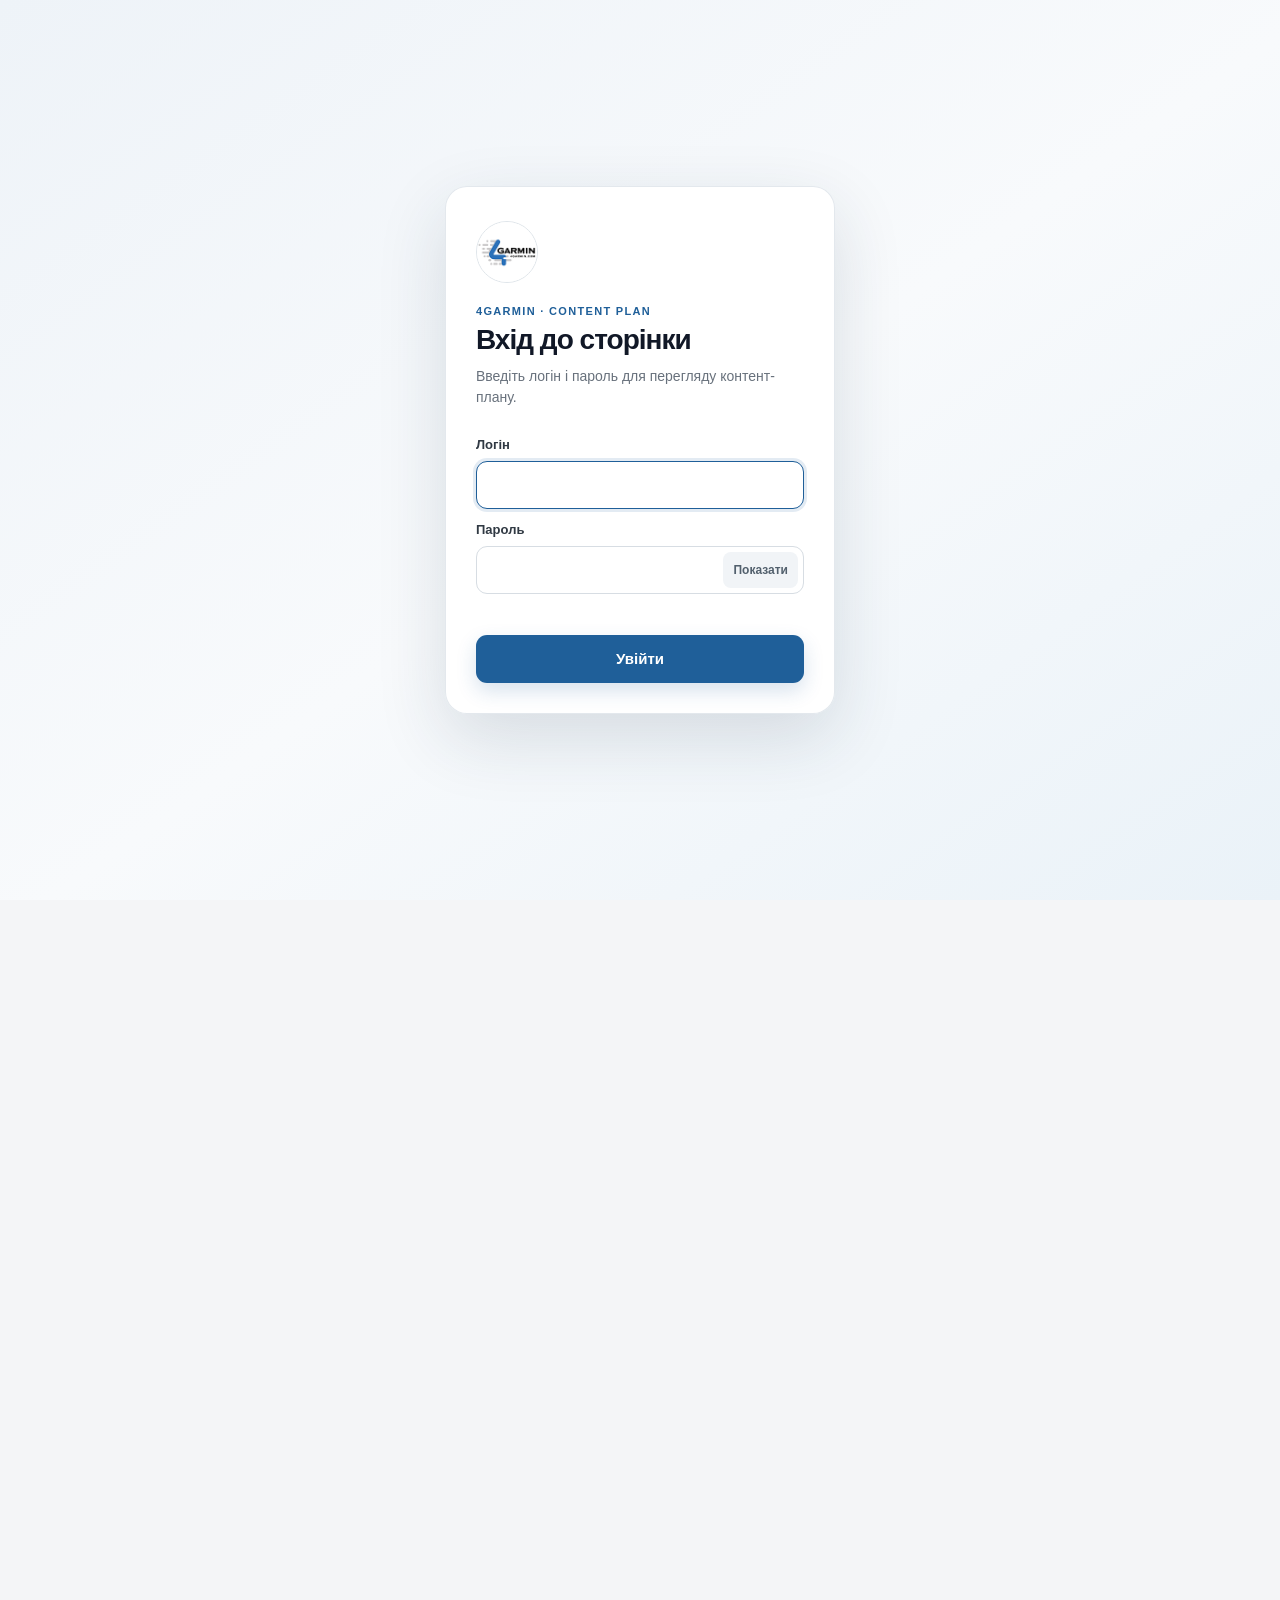
==== commit 4a9efbae: "add new pic" ====
--- a/index.html
+++ b/index.html
@@ -68,6 +68,6 @@
   </div>
   <script src="auth.js?v=11"></script>
   <script src="content.js?v=11"></script>
-  <script src="app.js?v=11"></script>
+  <script src="app.js?v=12"></script>
 </body>
 </html>
--- a/styles.css
+++ b/styles.css
@@ -1,4 +1,4 @@
-:root{--bg:#f3f4f6;--text:#111111;--muted:#73777f;--line:#dbdde2;--line2:#efeff1;--white:#ffffff;--blue:#4d5df5;--overlay:rgba(0,0,0,.64)}
+:root{--bg:#f3f4f6;--text:#111111;--muted:#73777f;--line:#dbdde2;--line2:#efeff1;--white:#ffffff;--blue:#1F5F99;--overlay:rgba(0,0,0,.64)}
 *{box-sizing:border-box}html{scroll-behavior:smooth}body{margin:0;background:var(--bg);color:var(--text);font-family:-apple-system,BlinkMacSystemFont,"Segoe UI",Roboto,Arial,sans-serif}
 .app{width:min(100%,608px);margin:0 auto;min-height:100vh;background:#fff;border-left:1px solid #e9eaee;border-right:1px solid #e9eaee}
 .profile-head-wrap{position:relative}.profile-header{display:block;width:100%;height:auto;background:#fff}
@@ -10,18 +10,18 @@
 .mobile-topbar{display:flex;align-items:center;gap:10px;padding:18px 18px 12px;background:#fff;position:sticky;top:0;z-index:3}.mobile-topbar-title{font-size:24px;font-weight:700;letter-spacing:-.03em}.mobile-topbar-spacer{flex:1}.mobile-back{border:0;background:transparent;font-size:32px;line-height:1;cursor:pointer;padding:0 6px;color:#111}
 .mobile-author-row{display:flex;justify-content:space-between;align-items:center;padding:10px 16px 12px}.mobile-author-left{display:flex;align-items:center;gap:12px}.mobile-avatar{width:44px;height:44px;border-radius:50%;background:#fff;border:1px solid #ddd;object-fit:cover}.mobile-username{font-size:18px;font-weight:700}.mobile-subline{font-size:22px;line-height:1;color:#111;display:flex;align-items:center;gap:6px}.dot-sep{font-size:20px;margin-left:2px}.mobile-menu-btn{border:0;background:transparent;font-size:28px;cursor:pointer;color:#111}
 .mobile-media{display:block;width:100%;height:auto;aspect-ratio:4/5;object-fit:cover;background:#f6f6f6}
-.mobile-admin-row{display:flex;gap:16px;padding:14px 16px 8px;align-items:center}.ghost-btn,.promote-btn{border:0;background:#fff;padding:0;font-size:17px;cursor:pointer}.promote-btn{margin-left:auto;background:#5363f2;color:#fff;padding:14px 28px;border-radius:14px;font-size:17px;font-weight:500}.carousel-dots{display:flex;justify-content:center;align-items:center;gap:5px;padding:8px 0 12px;min-height:18px}.carousel-dot{width:8px;height:8px;border-radius:50%;background:#d4d4d8}.carousel-dot.active{background:#5162f2}
+.mobile-admin-row{display:flex;gap:16px;padding:14px 16px 8px;align-items:center}.ghost-btn,.promote-btn{border:0;background:#fff;padding:0;font-size:17px;cursor:pointer}.promote-btn{margin-left:auto;background:#1F5F99;color:#fff;padding:14px 28px;border-radius:14px;font-size:17px;font-weight:500}.carousel-dots{display:flex;justify-content:center;align-items:center;gap:5px;padding:8px 0 12px;min-height:18px}.carousel-dot{width:8px;height:8px;border-radius:50%;background:#d4d4d8}.carousel-dot.active{background:#1F5F99}
 .mobile-actions-row{display:flex;justify-content:space-between;align-items:center;padding:0 16px 8px}.mobile-actions-left{display:flex;gap:16px;align-items:center}.act{display:flex;align-items:center;gap:4px;font-size:17px;color:#111}.act .icon,.bookmark-wrap .icon{font-size:23px;line-height:1}.bookmark-wrap{font-size:23px;color:#111}
-.mobile-caption-section{padding:0 16px 18px}.mobile-caption-text{font-size:17px;line-height:1.44;color:#202124;white-space:pre-line}.mobile-caption-text strong{font-size:19px;font-weight:700;color:#111}.mobile-hashtags{margin-top:14px;font-size:16px;line-height:1.45;color:#3556d2;white-space:pre-line}.mobile-time{margin-top:12px;font-size:15px;color:#7d7d85}
+.mobile-caption-section{padding:0 16px 18px}.mobile-caption-text{font-size:17px;line-height:1.44;color:#202124;white-space:pre-line}.mobile-caption-text strong{font-size:19px;font-weight:700;color:#111}.mobile-hashtags{margin-top:14px;font-size:16px;line-height:1.45;color:#1F5F99;white-space:pre-line}.mobile-time{margin-top:12px;font-size:15px;color:#7d7d85}
 .mobile-notes{border-top:1px solid var(--line2);border-bottom:1px solid var(--line2)}.mobile-notes summary{list-style:none;cursor:pointer;padding:14px 16px;font-size:14px;font-weight:600}.mobile-notes summary::-webkit-details-marker{display:none}.mobile-notes[open] summary{border-bottom:1px solid var(--line2)}.notes-inner{padding:16px}.note-section+.note-section{margin-top:16px}.note-section h3{margin:0 0 8px;font-size:12px;text-transform:uppercase;letter-spacing:.06em;color:var(--muted)}.note-section p,.note-section li{font-size:14px;line-height:1.55}.note-section p{margin:0;white-space:pre-line}.note-section ol,.note-section ul{margin:0;padding-left:22px}.note-section li+li{margin-top:6px}
 .mobile-post-nav{display:flex;justify-content:space-between;gap:10px;padding:16px}.mobile-post-nav button{border:1px solid var(--line);background:#fff;border-radius:999px;padding:10px 14px;font-weight:600;cursor:pointer}
 .sr-only{position:absolute!important;width:1px;height:1px;padding:0;margin:-1px;overflow:hidden;clip:rect(0,0,0,0);white-space:nowrap;border:0}
 @media(max-width:560px){.overlay{padding:0;background:#fff}.mobile-post-shell{width:100%;max-height:100vh}.mobile-post-view{max-height:100vh;border-radius:0;box-shadow:none}.mobile-topbar{padding-top:12px}.mobile-topbar-title{font-size:22px}.mobile-avatar{width:40px;height:40px}.mobile-username{font-size:17px}.mobile-caption-text{font-size:16px}.mobile-caption-text strong{font-size:18px}.ghost-btn,.promote-btn{font-size:16px}.promote-btn{padding:12px 22px;border-radius:13px}}
-.story-avatar-hotspot{position:absolute;left:2.7%;top:2.2%;width:26%;aspect-ratio:1/1;border:0;border-radius:50%;background:transparent;cursor:pointer;z-index:4}.story-avatar-hotspot:focus-visible{outline:3px solid #1877f2;outline-offset:3px}.story-ring-pulse{position:absolute;inset:3%;border-radius:50%;border:3px solid rgba(24,119,242,.0);transition:border-color .18s ease,box-shadow .18s ease}.story-avatar-hotspot:hover .story-ring-pulse{border-color:#1877f2;box-shadow:0 0 0 4px rgba(24,119,242,.12)}.story-hint{position:absolute;left:19%;top:14.5%;transform:translateX(-50%);font-size:10px;font-weight:700;color:#fff;background:rgba(24,119,242,.9);padding:4px 7px;border-radius:999px;opacity:0;pointer-events:none;transition:opacity .18s ease}.profile-head-wrap:hover .story-hint{opacity:1}
+.story-avatar-hotspot{position:absolute;left:2.7%;top:2.2%;width:26%;aspect-ratio:1/1;border:0;border-radius:50%;background:transparent;cursor:pointer;z-index:4}.story-avatar-hotspot:focus-visible{outline:3px solid #1F5F99;outline-offset:3px}.story-ring-pulse{position:absolute;inset:3%;border-radius:50%;border:3px solid rgba(31,95,153,.0);transition:border-color .18s ease,box-shadow .18s ease}.story-avatar-hotspot:hover .story-ring-pulse{border-color:#1F5F99;box-shadow:0 0 0 4px rgba(31,95,153,.12)}.story-hint{position:absolute;left:19%;top:14.5%;transform:translateX(-50%);font-size:10px;font-weight:700;color:#fff;background:rgba(31,95,153,.9);padding:4px 7px;border-radius:999px;opacity:0;pointer-events:none;transition:opacity .18s ease}.profile-head-wrap:hover .story-hint{opacity:1}
 .stories-overlay{position:fixed;inset:0;z-index:300;display:none;align-items:center;justify-content:center;background:rgba(0,0,0,.92);padding:14px}.stories-overlay.open{display:flex}.stories-stage{position:relative;width:min(430px,100%);aspect-ratio:9/16;max-height:94vh;border-radius:16px;overflow:hidden;background:#111;color:#fff;box-shadow:0 24px 90px rgba(0,0,0,.45)}.stories-progress{position:absolute;z-index:20;left:10px;right:10px;top:10px;display:flex;gap:4px;height:3px}.story-progress-segment{flex:1;border-radius:999px;background:rgba(255,255,255,.28);overflow:hidden}.story-progress-segment::after{content:"";display:block;width:0;height:100%;background:#fff}.story-progress-segment.done::after{width:100%}.story-progress-segment.active::after{width:55%}
 .stories-topbar{position:absolute;z-index:20;left:14px;right:10px;top:24px;display:flex;align-items:center;justify-content:space-between;gap:10px}.stories-user{display:flex;align-items:center;gap:9px;text-shadow:0 1px 4px rgba(0,0,0,.45)}.stories-user img{width:32px;height:32px;border-radius:50%;background:#fff;border:1px solid rgba(255,255,255,.7)}.stories-user div{display:grid;gap:1px}.stories-user strong{font-size:13px}.stories-user span{font-size:11px;opacity:.78}.stories-close{width:34px;height:34px;border:0;border-radius:50%;background:rgba(0,0,0,.22);color:#fff;font-size:26px;cursor:pointer}
 .story-card{position:absolute;inset:0;display:flex;align-items:center;justify-content:center;padding:78px 34px 82px;overflow:hidden;transition:background .2s ease}.story-card::before{content:"";position:absolute;inset:0;pointer-events:none;background:radial-gradient(circle at 75% 18%,rgba(255,255,255,.12),transparent 34%)}.story-content{position:relative;z-index:5;width:100%;text-align:left}.story-eyebrow{display:inline-block;margin-bottom:14px;padding:6px 9px;border:1px solid rgba(255,255,255,.34);border-radius:999px;font-size:10px;font-weight:800;letter-spacing:.08em;text-transform:uppercase;backdrop-filter:blur(7px)}.story-title{margin:0 0 14px;font-size:clamp(28px,7vw,43px);line-height:.98;letter-spacing:-.035em;font-weight:800}.story-body{margin:0;max-width:92%;font-size:15px;line-height:1.48;color:rgba(255,255,255,.9)}.story-footer{margin:18px 0 0;font-size:12px;line-height:1.45;color:rgba(255,255,255,.72)}.story-widget{margin-top:24px;display:grid;gap:10px}.story-option{width:100%;border:0;border-radius:13px;padding:14px 15px;text-align:left;font:inherit;font-size:14px;font-weight:700;color:#111;background:#fff;cursor:pointer;box-shadow:0 4px 18px rgba(0,0,0,.12)}.story-option.selected{outline:3px solid rgba(255,255,255,.55);background:#e9f3ff}.story-option.correct{background:#dff7e6}.story-option.wrong{background:#ffe4e4}.story-question-box{border-radius:15px;background:#fff;color:#111;padding:14px}.story-question-box span{display:block;font-size:11px;color:#777;margin-bottom:8px}.story-question-box div{font-size:14px;color:#bbb;padding:10px;border:1px solid #ececec;border-radius:10px}.story-share-button{border:0;border-radius:999px;padding:13px 18px;background:#fff;color:#111;font-size:14px;font-weight:800;cursor:pointer}.story-quote{font-size:19px;line-height:1.38;font-weight:650;padding:18px;border-radius:16px;background:rgba(255,255,255,.14);border:1px solid rgba(255,255,255,.25);backdrop-filter:blur(10px)}
-.story-card.bg-light{background:linear-gradient(145deg,#eff6ff,#ffffff 52%,#dbeeff);color:#111}.story-card.bg-light .story-body,.story-card.bg-light .story-footer{color:#424b57}.story-card.bg-light .story-eyebrow{border-color:rgba(20,90,160,.2);color:#145fa0;background:rgba(255,255,255,.6)}.story-card.bg-light .story-option{background:#1779d4;color:#fff}.story-card.bg-light .story-question-box{box-shadow:0 10px 30px rgba(20,80,140,.12)}.story-card.bg-photo{background:linear-gradient(165deg,#0d2d44,#224f68 42%,#0b1721)}.story-card.bg-topo{background:linear-gradient(155deg,rgba(9,49,82,.97),rgba(29,103,164,.88)),repeating-radial-gradient(ellipse at 60% 55%,transparent 0 14px,rgba(255,255,255,.08) 15px 16px)}.story-card.bg-water{background:linear-gradient(155deg,#0e87c7,#0c579a 56%,#082e58)}.story-card.bg-water::after{content:"";position:absolute;width:260px;height:260px;right:-80px;bottom:90px;border:2px solid rgba(255,255,255,.18);border-radius:50%;box-shadow:0 0 0 28px rgba(255,255,255,.04),0 0 0 58px rgba(255,255,255,.035)}.story-card.bg-dark{background:linear-gradient(150deg,#0b0f14,#182533 48%,#080a0d)}.story-card.bg-bike{background:linear-gradient(150deg,#1a211e,#395544 50%,#111816)}.story-card.bg-sport{background:linear-gradient(150deg,#0f4770,#1684bd 48%,#123853)}.story-card.bg-review{background:linear-gradient(150deg,#5d5147,#9c7e64 48%,#332b26)}.story-card.bg-cover{background:linear-gradient(150deg,#0b1f31,#196ca7 54%,#e7f4ff)}.story-card.bg-ua{background:linear-gradient(180deg,#0756b3 0 50%,#f1c93b 50% 100%);color:#fff}.story-card.bg-ua::before{background:linear-gradient(180deg,rgba(0,0,0,.08),rgba(0,0,0,.12))}.story-card.bg-ua .story-eyebrow{background:rgba(255,255,255,.14)}.story-card.bg-ua .story-body,.story-card.bg-ua .story-footer{text-shadow:0 1px 4px rgba(0,0,0,.24)}.story-card.bg-ua .story-title{text-shadow:0 2px 7px rgba(0,0,0,.25)}
+.story-card.bg-light{background:linear-gradient(145deg,#eff6ff,#ffffff 52%,#dbeeff);color:#111}.story-card.bg-light .story-body,.story-card.bg-light .story-footer{color:#424b57}.story-card.bg-light .story-eyebrow{border-color:rgba(31,95,153,.2);color:#1F5F99;background:rgba(255,255,255,.6)}.story-card.bg-light .story-option{background:#1F5F99;color:#fff}.story-card.bg-light .story-question-box{box-shadow:0 10px 30px rgba(31,95,153,.12)}.story-card.bg-photo{background:linear-gradient(165deg,#0d2d44,#224f68 42%,#0b1721)}.story-card.bg-topo{background:linear-gradient(155deg,rgba(9,49,82,.97),rgba(29,103,164,.88)),repeating-radial-gradient(ellipse at 60% 55%,transparent 0 14px,rgba(255,255,255,.08) 15px 16px)}.story-card.bg-water{background:linear-gradient(155deg,#0e87c7,#0c579a 56%,#082e58)}.story-card.bg-water::after{content:"";position:absolute;width:260px;height:260px;right:-80px;bottom:90px;border:2px solid rgba(255,255,255,.18);border-radius:50%;box-shadow:0 0 0 28px rgba(255,255,255,.04),0 0 0 58px rgba(255,255,255,.035)}.story-card.bg-dark{background:linear-gradient(150deg,#0b0f14,#182533 48%,#080a0d)}.story-card.bg-bike{background:linear-gradient(150deg,#1a211e,#395544 50%,#111816)}.story-card.bg-sport{background:linear-gradient(150deg,#0f4770,#1684bd 48%,#123853)}.story-card.bg-review{background:linear-gradient(150deg,#5d5147,#9c7e64 48%,#332b26)}.story-card.bg-cover{background:linear-gradient(150deg,#0b1f31,#196ca7 54%,#e7f4ff)}.story-card.bg-ua{background:linear-gradient(180deg,#0756b3 0 50%,#f1c93b 50% 100%);color:#fff}.story-card.bg-ua::before{background:linear-gradient(180deg,rgba(0,0,0,.08),rgba(0,0,0,.12))}.story-card.bg-ua .story-eyebrow{background:rgba(255,255,255,.14)}.story-card.bg-ua .story-body,.story-card.bg-ua .story-footer{text-shadow:0 1px 4px rgba(0,0,0,.24)}.story-card.bg-ua .story-title{text-shadow:0 2px 7px rgba(0,0,0,.25)}
 .story-tap{position:absolute;z-index:12;top:78px;bottom:64px;width:28%;border:0;background:transparent;cursor:pointer}.story-tap-left{left:0}.story-tap-right{right:0}.stories-bottom{position:absolute;z-index:22;left:14px;right:14px;bottom:14px;display:flex;align-items:center;justify-content:space-between;gap:10px}.story-index{font-size:11px;color:rgba(255,255,255,.72);text-shadow:0 1px 3px #000}.story-related{border:1px solid rgba(255,255,255,.34);background:rgba(0,0,0,.24);color:#fff;border-radius:999px;padding:8px 11px;font-size:11px;font-weight:700;cursor:pointer;backdrop-filter:blur(8px)}
 @media(max-width:560px){.stories-overlay{padding:0}.stories-stage{width:100%;height:100%;max-height:none;aspect-ratio:auto;border-radius:0}.story-card{padding-left:26px;padding-right:26px}}
 
@@ -48,10 +48,10 @@
 .continuous-media-wrap{position:relative;overflow:hidden;display:grid;place-items:center;min-height:590px;background:#0c0d0f}
 .continuous-media{width:100%;height:100%;max-height:720px;object-fit:contain;display:block;background:#0c0d0f}
 .continuous-slide-prev,.continuous-slide-next{position:absolute;top:50%;transform:translateY(-50%);z-index:4;width:42px;height:54px;border:1px solid rgba(255,255,255,.34);border-radius:999px;background:rgba(20,24,28,.18);color:rgba(255,255,255,.92);font-size:34px;line-height:1;display:grid;place-items:center;cursor:pointer;backdrop-filter:blur(3px);-webkit-backdrop-filter:blur(3px);box-shadow:0 2px 10px rgba(0,0,0,.10);opacity:.72;transition:opacity .15s ease,background .15s ease}.continuous-slide-prev:hover,.continuous-slide-next:hover{opacity:.96;background:rgba(20,24,28,.28)}.continuous-slide-prev{left:10px}.continuous-slide-next{right:10px}.continuous-slide-prev[hidden],.continuous-slide-next[hidden]{display:none!important}
-.continuous-dots{display:flex;justify-content:center;gap:5px;min-height:22px;padding:9px;background:#fff}.continuous-dot{width:8px;height:8px;border-radius:50%;border:0;padding:0;background:#d5d7dc;cursor:pointer}.continuous-dot.active{background:#4f61f2}
+.continuous-dots{display:flex;justify-content:center;gap:5px;min-height:22px;padding:9px;background:#fff}.continuous-dot{width:8px;height:8px;border-radius:50%;border:0;padding:0;background:#d5d7dc;cursor:pointer}.continuous-dot.active{background:#1F5F99}
 .continuous-text-col{min-width:0;display:flex;flex-direction:column;background:#fff}
 .continuous-author{display:flex;align-items:center;gap:10px;padding:15px 18px;border-bottom:1px solid #eceef1}.continuous-author img{width:40px;height:40px;border-radius:50%;object-fit:cover;border:1px solid #ddd}.continuous-author-meta{display:grid;gap:2px}.continuous-author-meta strong{font-size:15px}.continuous-author-meta span{font-size:12px;color:#7a7e86}
-.continuous-caption{padding:18px;font-size:15px;line-height:1.55;white-space:pre-line;color:#202327;overflow:auto;flex:1}.continuous-caption strong{font-size:16px}.continuous-caption .caption-body{white-space:pre-line}.continuous-hashtags{margin-top:14px;color:#3556d2}.continuous-date{margin-top:12px;color:#8a8e95;font-size:12px}.continuous-actions{display:flex;align-items:center;gap:16px;padding:12px 18px;border-top:1px solid #eceef1;font-size:22px}.continuous-actions .save{margin-left:auto}.continuous-notes{border-top:1px solid #eceef1}.continuous-notes summary{cursor:pointer;padding:12px 18px;font-size:13px;font-weight:700}.continuous-notes-inner{padding:0 18px 18px;font-size:13px;line-height:1.5}.continuous-notes-inner h4{margin:14px 0 6px;font-size:11px;text-transform:uppercase;color:#777;letter-spacing:.05em}.continuous-notes-inner ul,.continuous-notes-inner ol{margin:0;padding-left:20px}
+.continuous-caption{padding:18px;font-size:15px;line-height:1.55;white-space:pre-line;color:#202327;overflow:auto;flex:1}.continuous-caption strong{font-size:16px}.continuous-caption .caption-body{white-space:pre-line}.continuous-hashtags{margin-top:14px;color:#1F5F99}.continuous-date{margin-top:12px;color:#8a8e95;font-size:12px}.continuous-actions{display:flex;align-items:center;gap:16px;padding:12px 18px;border-top:1px solid #eceef1;font-size:22px}.continuous-actions .save{margin-left:auto}.continuous-notes{border-top:1px solid #eceef1}.continuous-notes summary{cursor:pointer;padding:12px 18px;font-size:13px;font-weight:700}.continuous-notes-inner{padding:0 18px 18px;font-size:13px;line-height:1.5}.continuous-notes-inner h4{margin:14px 0 6px;font-size:11px;text-transform:uppercase;color:#777;letter-spacing:.05em}.continuous-notes-inner ul,.continuous-notes-inner ol{margin:0;padding-left:20px}
 
 /* Mobile: one continuous vertical strip. DOM order is latest -> oldest, so #01 is physically at bottom. */
 @media(max-width:760px){
@@ -77,7 +77,7 @@
 .continuous-admin-row{display:flex;align-items:center;gap:12px;padding:14px 18px;border-bottom:1px solid #eceef1}
 .continuous-stat-btn,.continuous-promote-btn{font:inherit;border:0;cursor:pointer;white-space:nowrap}
 .continuous-stat-btn{background:transparent;color:#16181b;font-size:14px;padding:10px 0}
-.continuous-promote-btn{margin-left:auto;background:#4f63f4;color:#fff;border-radius:10px;padding:11px 18px;font-size:14px;font-weight:650}
+.continuous-promote-btn{margin-left:auto;background:#1F5F99;color:#fff;border-radius:10px;padding:11px 18px;font-size:14px;font-weight:650}
 .continuous-actions{gap:16px}
 .continuous-action{display:inline-flex;align-items:center;gap:4px;min-width:28px;color:#15171a}
 .continuous-action svg{width:26px;height:26px;fill:none;stroke:currentColor;stroke-width:2.15;stroke-linecap:round;stroke-linejoin:round}
@@ -114,7 +114,7 @@
   .continuous-stat-btn{font-size:16px;padding:12px 0;color:#17191c;font-weight:400}
   .continuous-promote-btn{font-size:16px;border-radius:12px;padding:13px 22px;line-height:1.1}
   .continuous-dots-mobile{display:flex;height:38px;padding:11px 0 8px;min-height:0;border:0;background:#fff;gap:5px}
-  .continuous-dot{width:7px;height:7px;background:#d9dbe0}.continuous-dot.active{background:#5366f5}
+  .continuous-dot{width:7px;height:7px;background:#d9dbe0}.continuous-dot.active{background:#1F5F99}
 
   .continuous-actions{height:58px;padding:5px 22px 7px;border:0;gap:17px;font-size:0}
   .continuous-action svg{width:29px;height:29px;stroke-width:2.1}.continuous-action b{font-size:16px}
@@ -122,7 +122,7 @@
 
   .continuous-caption{padding:0 22px 28px;font-size:16px;line-height:1.43;color:#25272b;overflow:visible}
   .continuous-caption>strong{font-size:17px;font-weight:650}.continuous-caption .caption-body{white-space:pre-line}
-  .continuous-hashtags{margin-top:16px;font-size:16px;line-height:1.45;color:#3559b8}
+  .continuous-hashtags{margin-top:16px;font-size:16px;line-height:1.45;color:#1F5F99}
   .continuous-date{margin-top:12px;font-size:14px;color:#777b82}
   .continuous-notes{display:none}
 }
@@ -141,17 +141,38 @@
 .auth-screen[hidden]{display:none!important}
 .auth-card{width:min(100%,390px);padding:34px 30px 30px;border:1px solid rgba(27,70,108,.12);border-radius:22px;background:rgba(255,255,255,.97);box-shadow:0 24px 70px rgba(26,48,68,.14)}
 .auth-logo{display:block;width:62px;height:62px;margin:0 0 22px;border-radius:50%;object-fit:cover;border:1px solid #dfe5ea;background:#fff}
-.auth-kicker{margin-bottom:8px;color:#2b71b9;font-size:11px;font-weight:800;letter-spacing:.12em}
+.auth-kicker{margin-bottom:8px;color:#1F5F99;font-size:11px;font-weight:800;letter-spacing:.12em}
 .auth-card h1{margin:0;font-size:28px;line-height:1.1;letter-spacing:-.035em;color:#111827}
 .auth-lead{margin:10px 0 25px;color:#68717c;font-size:14px;line-height:1.5}
 .auth-form{display:grid;gap:9px}.auth-form label{margin-top:4px;color:#303943;font-size:13px;font-weight:700}
 .auth-form input{width:100%;height:48px;border:1px solid #d7dde3;border-radius:11px;padding:0 13px;background:#fff;color:#15191d;font:inherit;font-size:16px;outline:none;transition:border-color .15s ease,box-shadow .15s ease}
-.auth-form input:focus{border-color:#2b71b9;box-shadow:0 0 0 3px rgba(43,113,185,.12)}
+.auth-form input:focus{border-color:#1F5F99;box-shadow:0 0 0 3px rgba(31,95,153,.12)}
 .auth-password-wrap{position:relative}.auth-password-wrap input{padding-right:88px}.auth-toggle{position:absolute;right:6px;top:6px;height:36px;border:0;border-radius:8px;padding:0 10px;background:#f1f4f7;color:#52606d;font-size:12px;font-weight:700;cursor:pointer}
 .auth-error{min-height:18px;margin:2px 0 0;color:#bd2c2c;font-size:12px;line-height:1.4}
-.auth-submit{height:48px;margin-top:3px;border:0;border-radius:11px;background:#2b71b9;color:#fff;font-size:15px;font-weight:800;cursor:pointer;box-shadow:0 8px 20px rgba(43,113,185,.18)}
-.auth-submit:hover{background:#24659f}.auth-submit:focus-visible,.auth-toggle:focus-visible{outline:3px solid rgba(43,113,185,.3);outline-offset:2px}
+.auth-submit{height:48px;margin-top:3px;border:0;border-radius:11px;background:#1F5F99;color:#fff;font-size:15px;font-weight:800;cursor:pointer;box-shadow:0 8px 20px rgba(31,95,153,.18)}
+.auth-submit:hover{background:#1F5F99}.auth-submit:focus-visible,.auth-toggle:focus-visible{outline:3px solid rgba(31,95,153,.3);outline-offset:2px}
 @keyframes authShake{0%,100%{transform:translateX(0)}25%{transform:translateX(-5px)}75%{transform:translateX(5px)}}
 .auth-shake{animation:authShake .22s ease-in-out}
 @media(max-width:520px){.auth-screen{padding:16px}.auth-card{padding:28px 22px 24px;border-radius:18px}.auth-card h1{font-size:25px}.auth-logo{width:56px;height:56px;margin-bottom:18px}}
 @media(prefers-reduced-motion:reduce){.auth-shake{animation:none}.auth-form input{transition:none}}
+
+
+/* ===== Desktop layout fix · controls below caption ===== */
+@media(min-width:761px){
+  .continuous-text-col{display:flex;flex-direction:column}
+  .continuous-author-desktop{order:0}
+  .continuous-caption{order:1;flex:1;min-height:0}
+  .continuous-admin-row{order:2;border-top:1px solid #eceef1;border-bottom:0}
+  .continuous-actions{order:3;border-top:1px solid #eceef1}
+  .continuous-notes{order:4}
+}
+
+/* Keep original Instagram-like mobile order despite desktop markup change */
+@media(max-width:760px){
+  .continuous-text-col{display:flex;flex-direction:column}
+  .continuous-admin-row{order:1}
+  .continuous-dots-mobile{order:2}
+  .continuous-actions{order:3}
+  .continuous-caption{order:4}
+  .continuous-notes{order:5}
+}
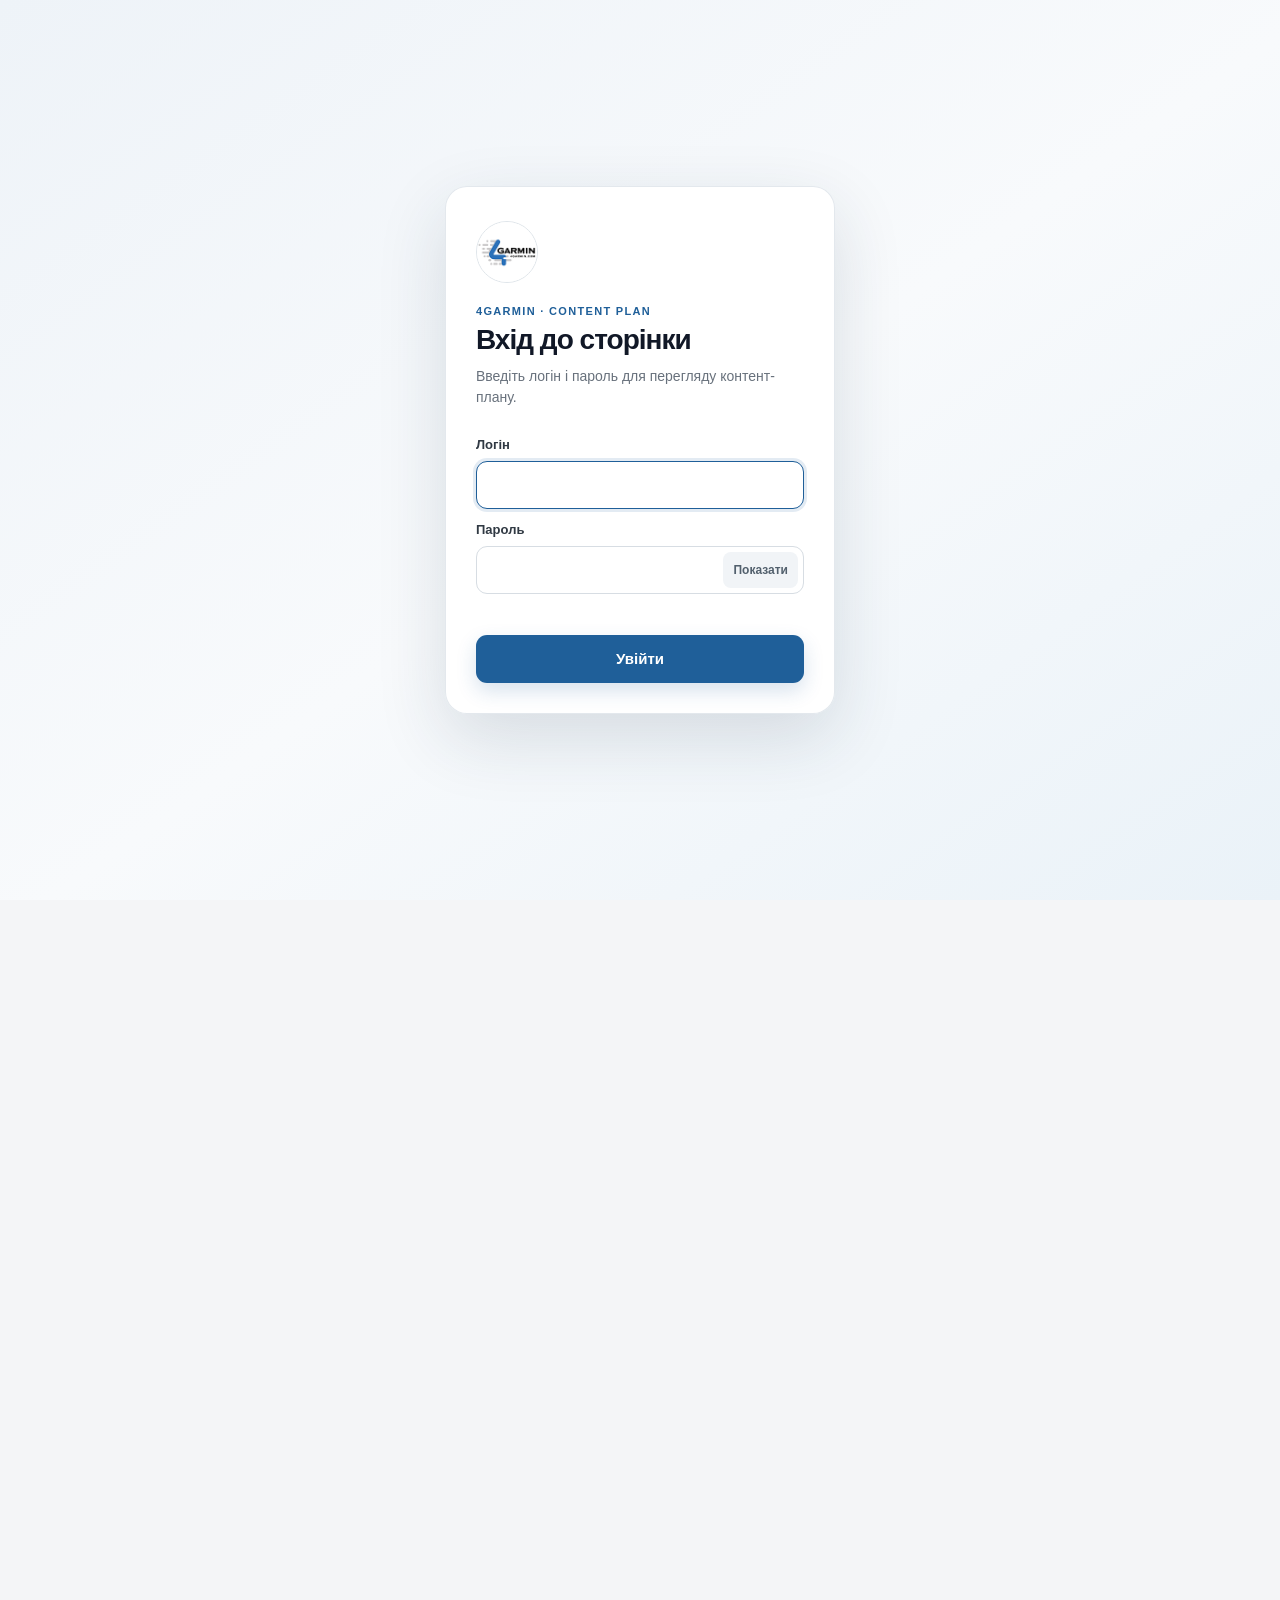
==== commit 24eeebac: "edit the wall" ====
--- a/index.html
+++ b/index.html
@@ -68,6 +68,6 @@
   </div>
   <script src="auth.js?v=11"></script>
   <script src="content.js?v=11"></script>
-  <script src="app.js?v=12"></script>
+  <script src="app.js?v=13"></script>
 </body>
 </html>
